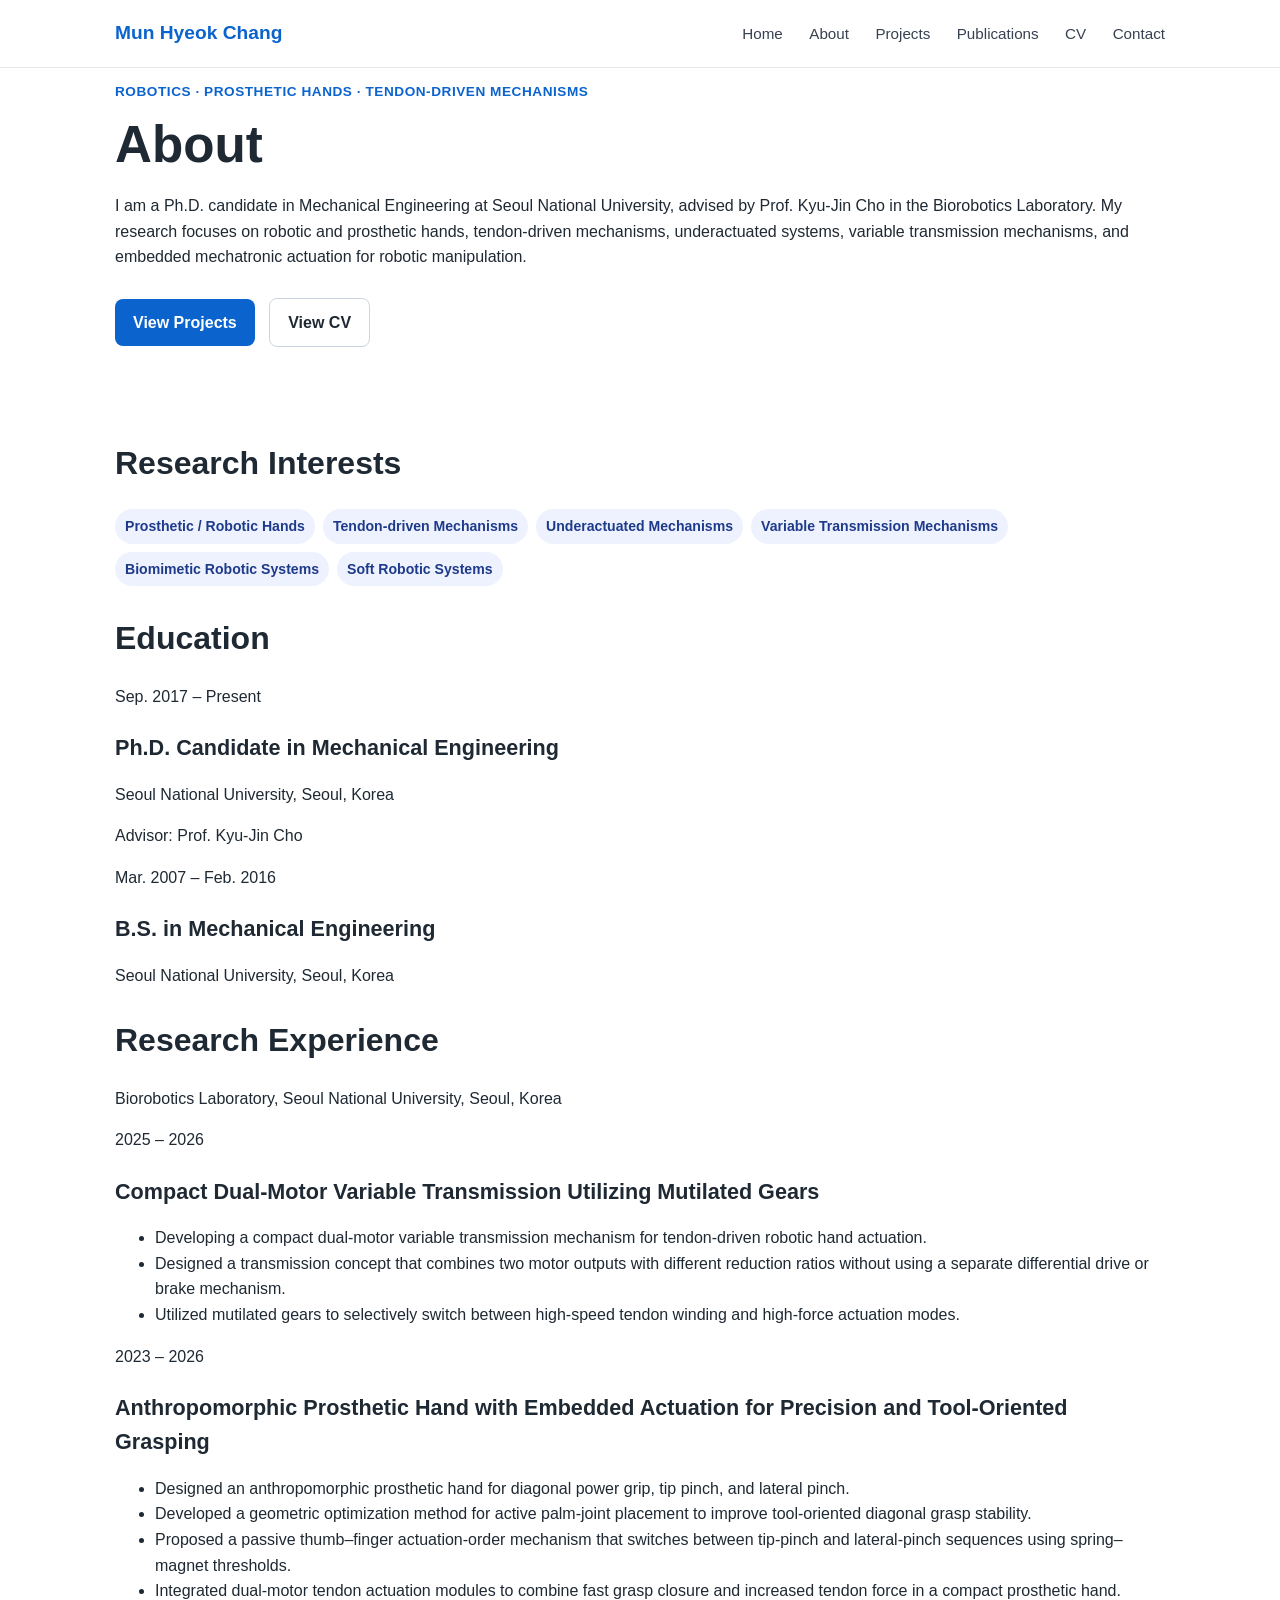
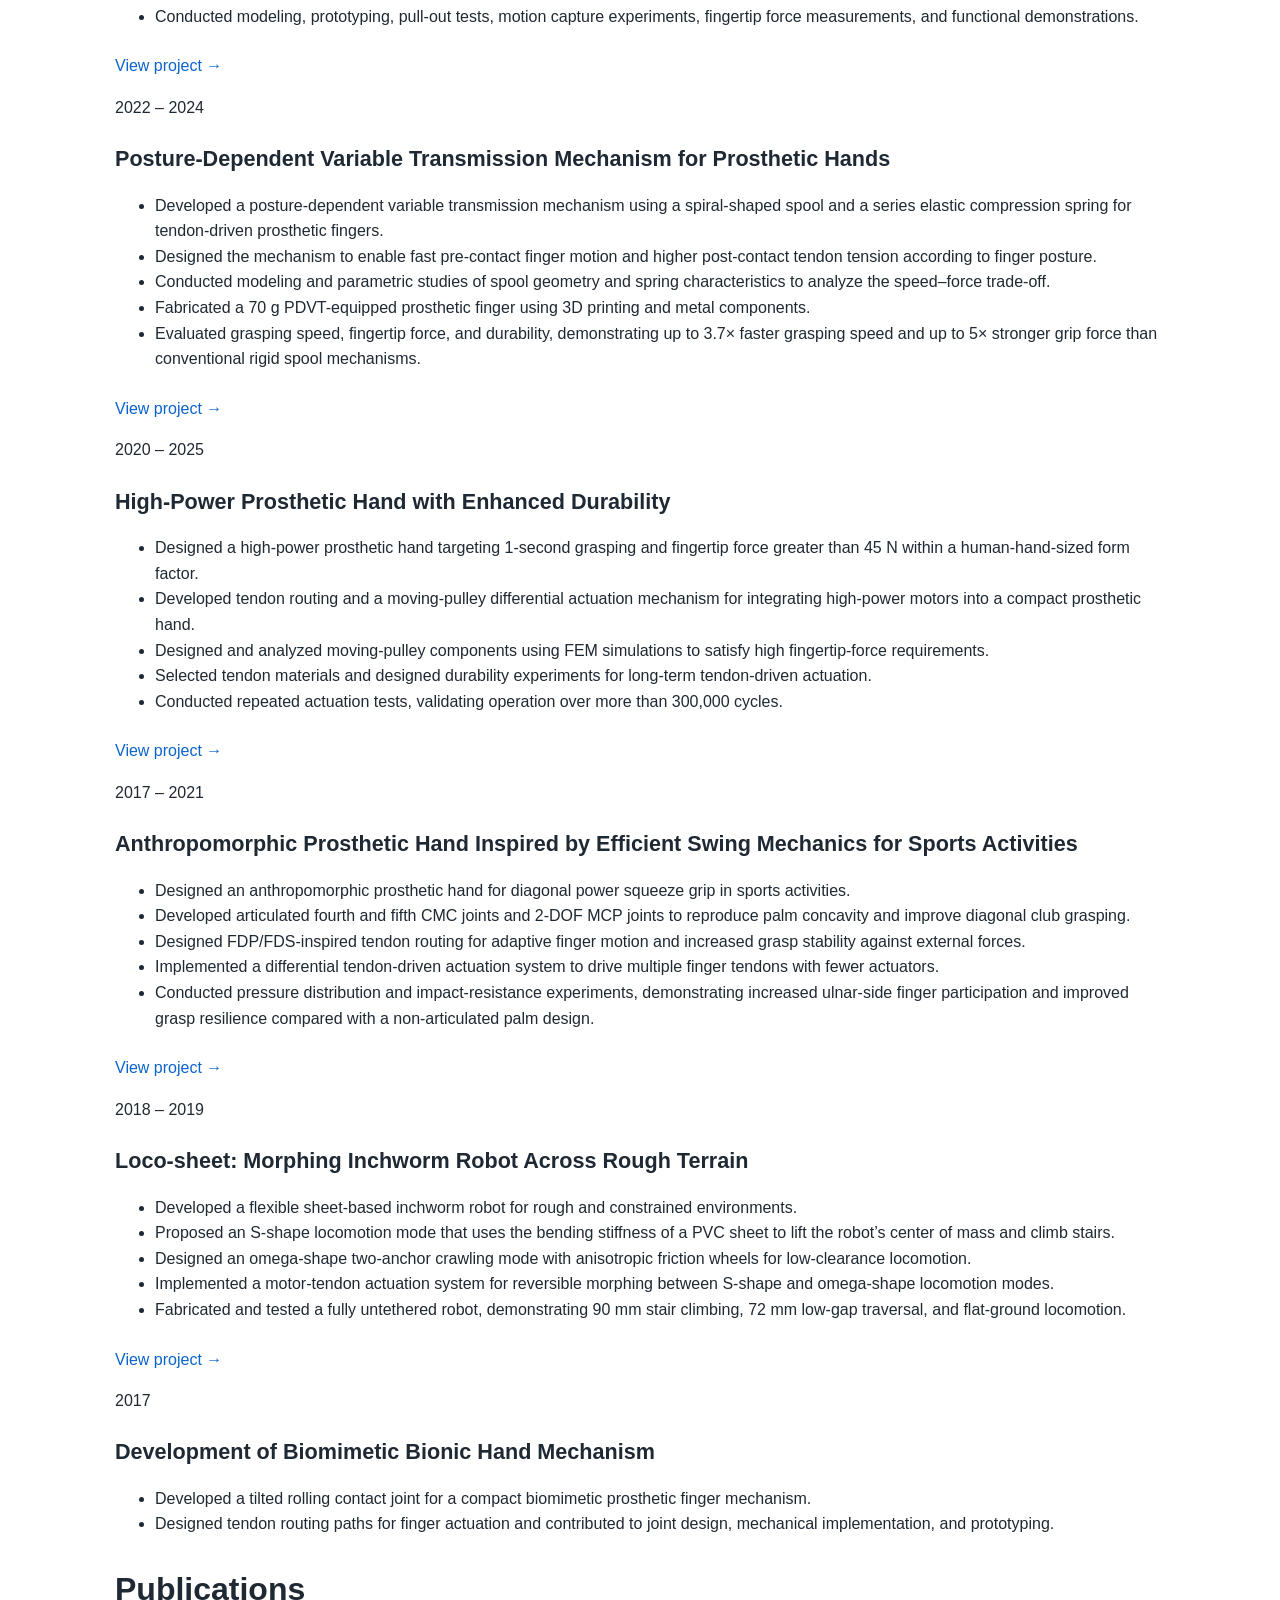
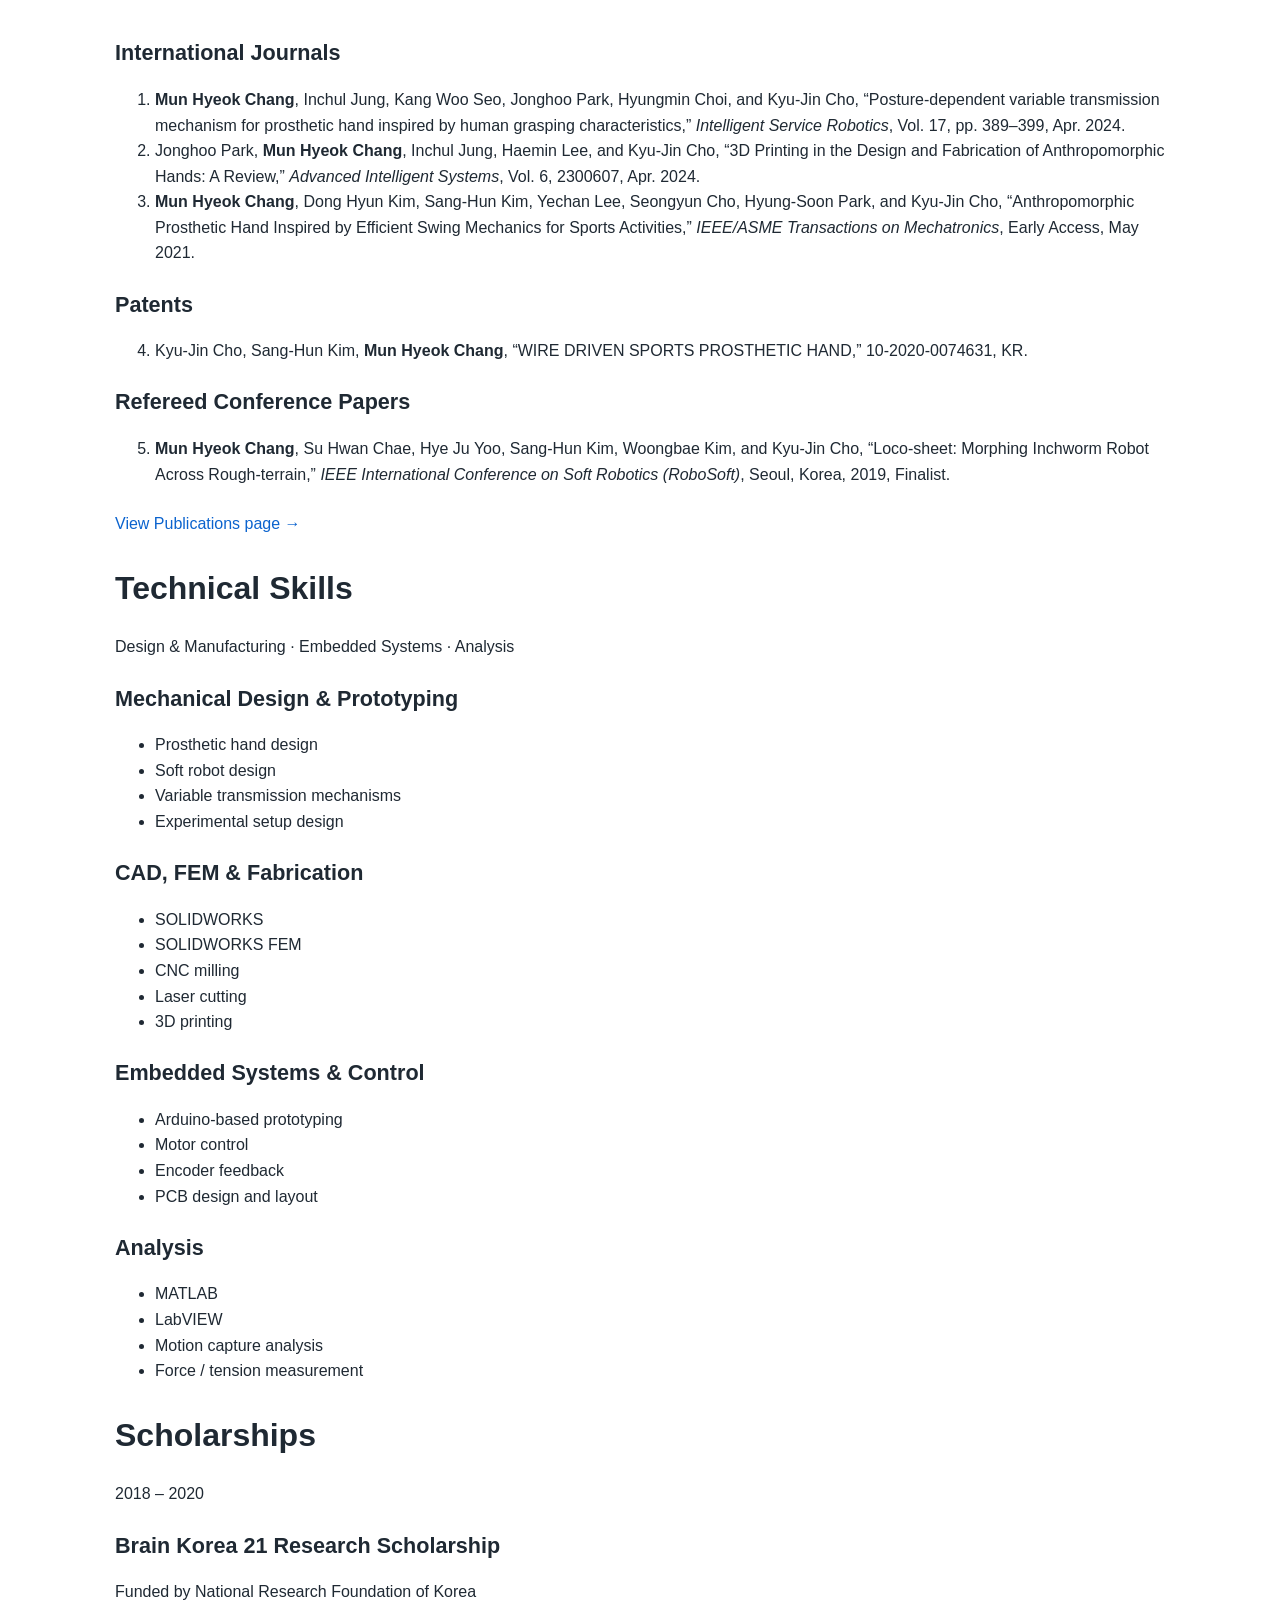
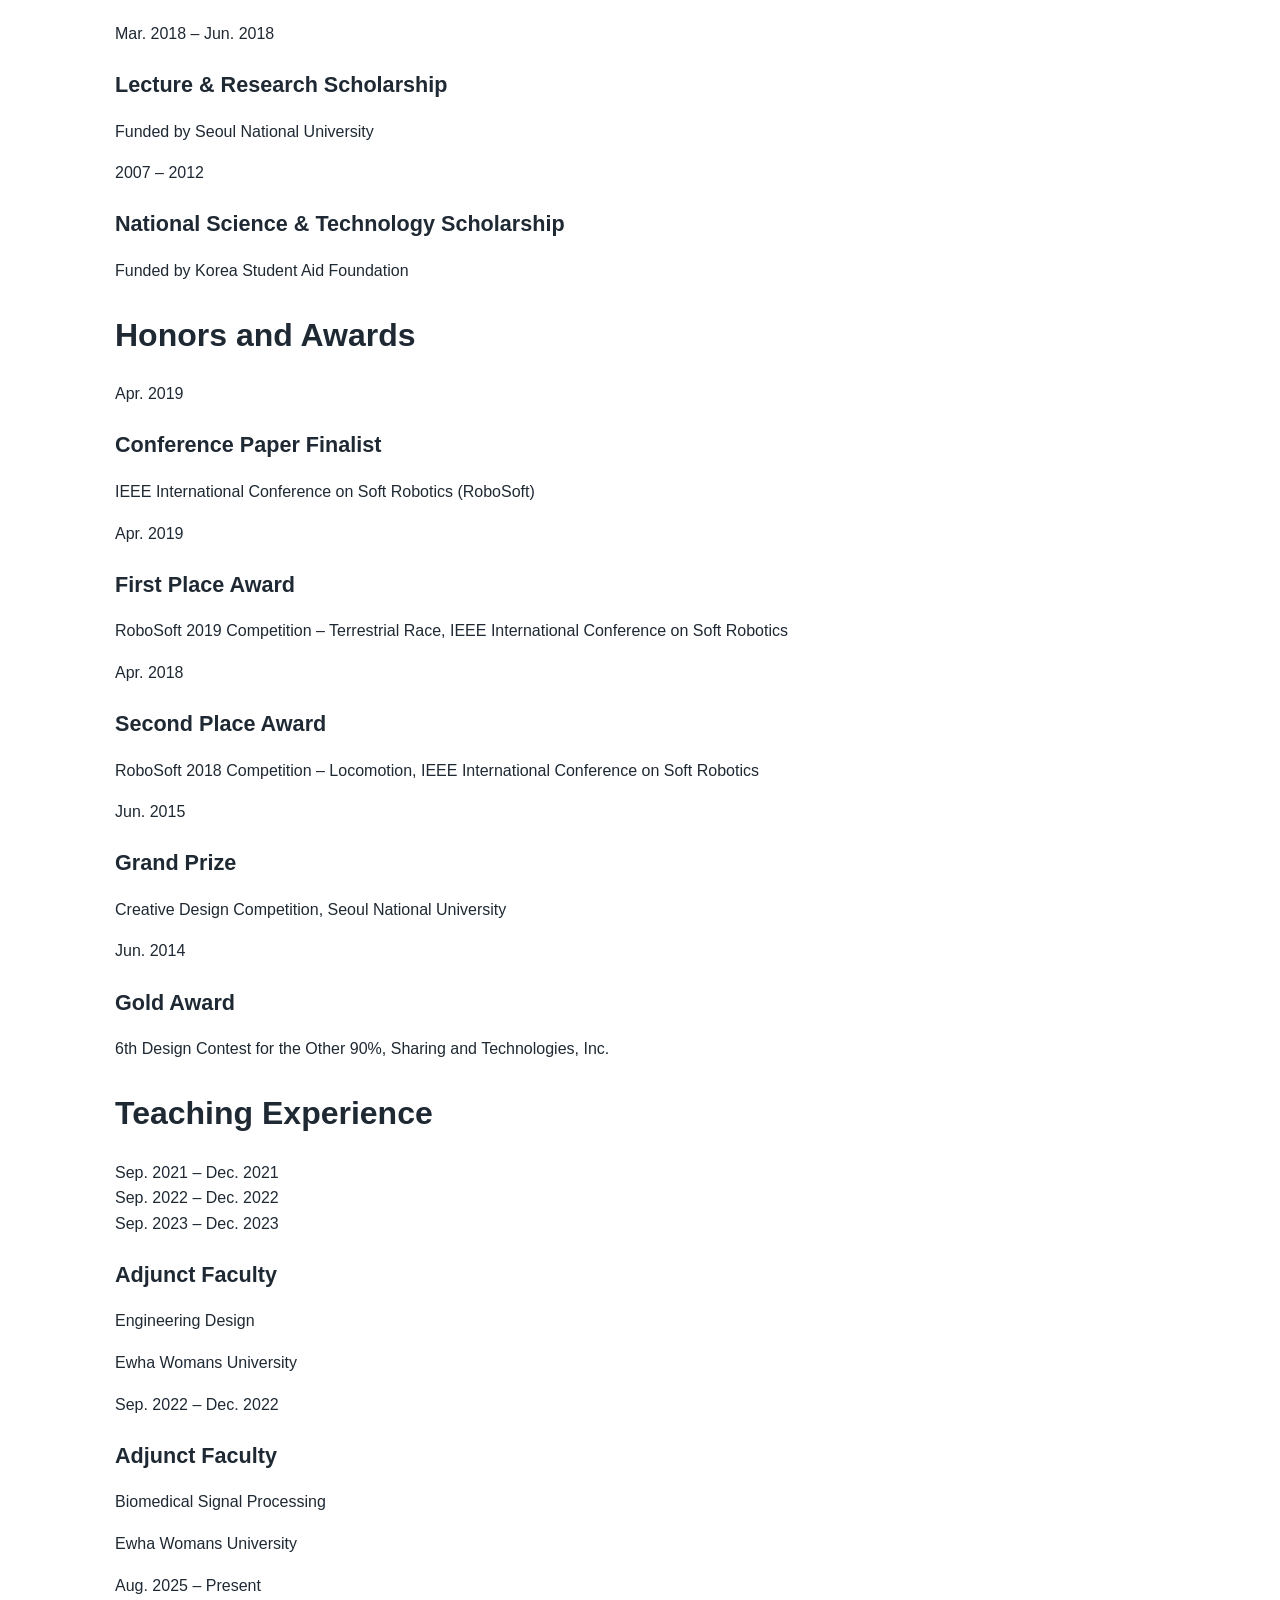
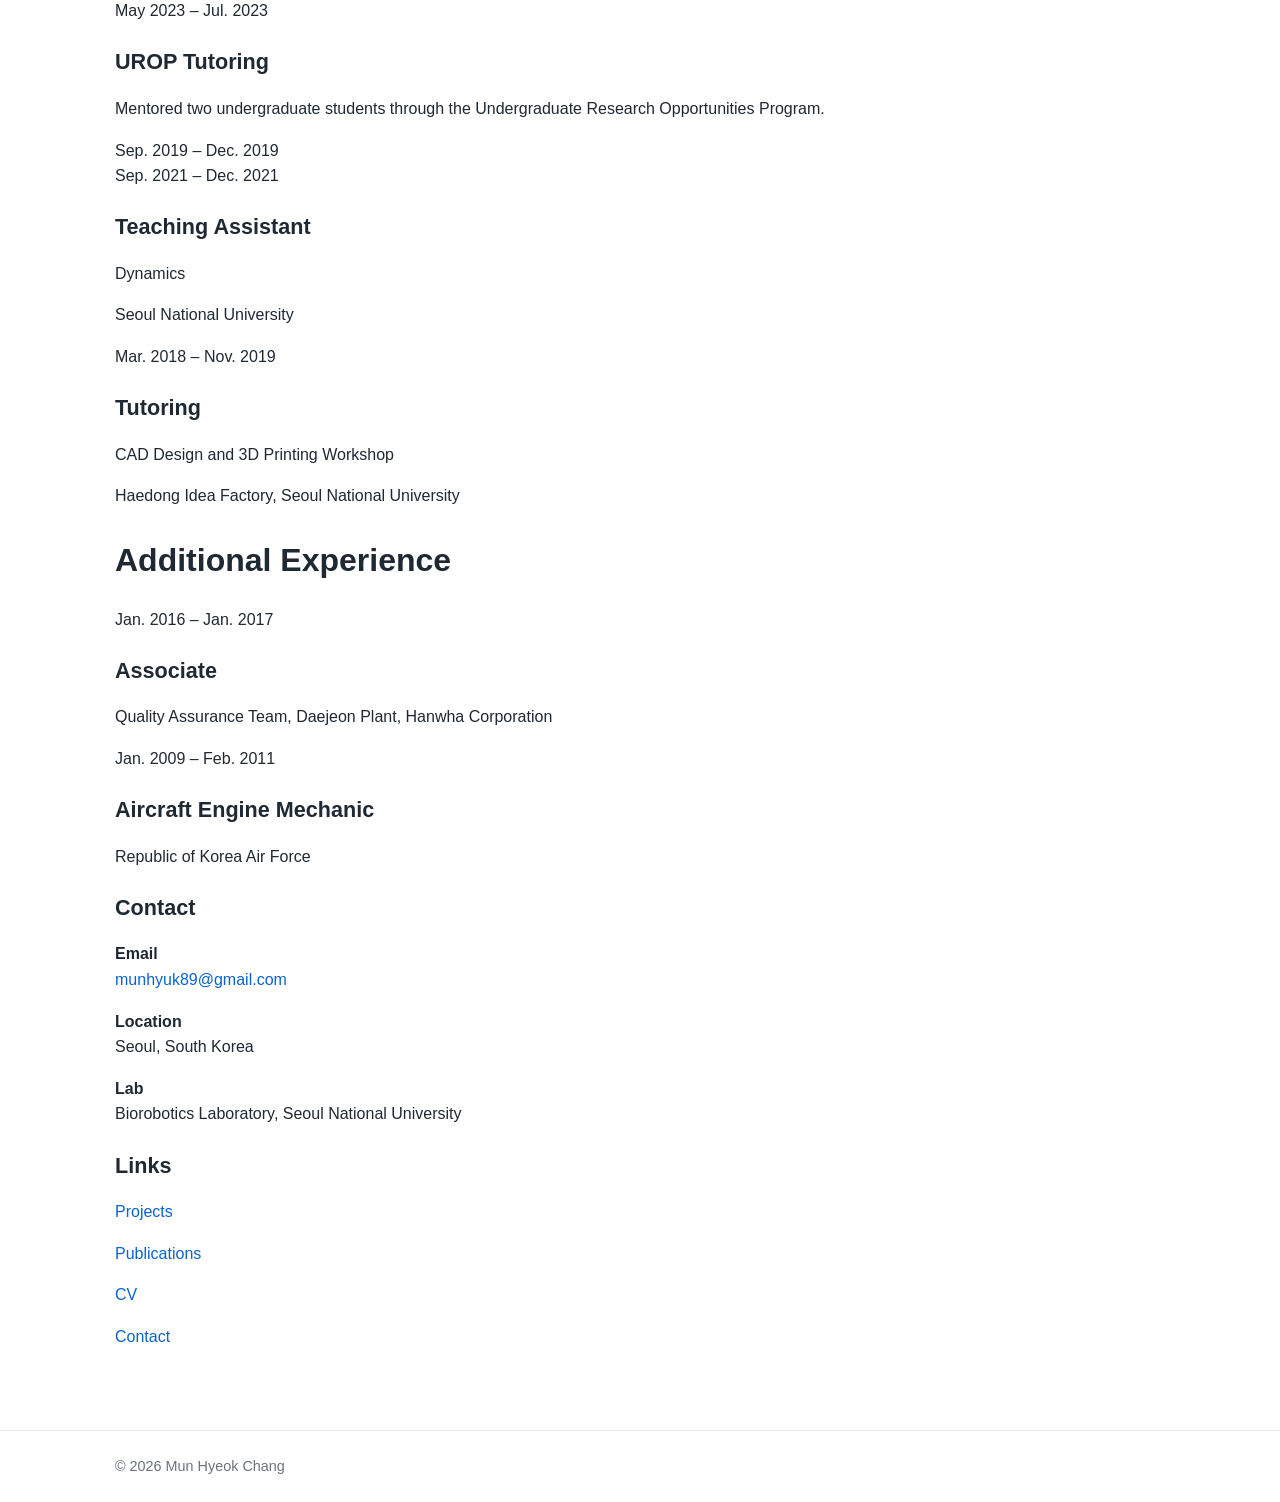
==== about.html @ c07b49fb "Create about.html" ====
<!DOCTYPE html>
<html lang="en">
<head>
  <meta charset="UTF-8" />
  <meta name="viewport" content="width=device-width, initial-scale=1.0" />
  <title>About | Mun Hyeok Chang</title>
  <link rel="stylesheet" href="style.css" />
</head>

<body>
  <header class="site-header">
    <div class="container nav-container">
      <a class="name" href="index.html">Mun Hyeok Chang</a>
      <nav>
        <a href="index.html">Home</a>
        <a href="about.html">About</a>
        <a href="projects.html">Projects</a>
        <a href="publications.html">Publications</a>
        <a href="cv.html">CV</a>
        <a href="contact.html">Contact</a>
      </nav>
    </div>
  </header>

  <main>
    <section class="page-title">
      <div class="container">
        <p class="eyebrow">Robotics · Prosthetic Hands · Tendon-driven Mechanisms</p>
        <h1>About</h1>
        <p>
          I am a Ph.D. candidate in Mechanical Engineering at Seoul National University,
          advised by Prof. Kyu-Jin Cho in the Biorobotics Laboratory. My research focuses on
          robotic and prosthetic hands, tendon-driven mechanisms, underactuated systems,
          variable transmission mechanisms, and embedded mechatronic actuation for robotic manipulation.
        </p>

        <div class="hero-buttons">
          <a class="button primary" href="projects.html">View Projects</a>
          <a class="button secondary" href="cv.html">View CV</a>
        </div>
      </div>
    </section>

    <section class="section">
      <div class="container about-layout">

        <div class="about-main">

          <section class="about-block">
            <h2>Research Interests</h2>
            <div class="tags">
              <span>Prosthetic / Robotic Hands</span>
              <span>Tendon-driven Mechanisms</span>
              <span>Underactuated Mechanisms</span>
              <span>Variable Transmission Mechanisms</span>
              <span>Biomimetic Robotic Systems</span>
              <span>Soft Robotic Systems</span>
            </div>
          </section>

          <section class="about-block">
            <h2>Education</h2>

            <div class="cv-item">
              <div class="cv-date">Sep. 2017 – Present</div>
              <div class="cv-content">
                <h3>Ph.D. Candidate in Mechanical Engineering</h3>
                <p>Seoul National University, Seoul, Korea</p>
                <p>Advisor: Prof. Kyu-Jin Cho</p>
              </div>
            </div>

            <div class="cv-item">
              <div class="cv-date">Mar. 2007 – Feb. 2016</div>
              <div class="cv-content">
                <h3>B.S. in Mechanical Engineering</h3>
                <p>Seoul National University, Seoul, Korea</p>
              </div>
            </div>
          </section>

          <section id="research-experience" class="about-block">
            <h2>Research Experience</h2>
            <p class="section-note">Biorobotics Laboratory, Seoul National University, Seoul, Korea</p>

            <div class="cv-item">
              <div class="cv-date">2025 – 2026</div>
              <div class="cv-content">
                <h3>Compact Dual-Motor Variable Transmission Utilizing Mutilated Gears</h3>
                <ul>
                  <li>Developing a compact dual-motor variable transmission mechanism for tendon-driven robotic hand actuation.</li>
                  <li>Designed a transmission concept that combines two motor outputs with different reduction ratios without using a separate differential drive or brake mechanism.</li>
                  <li>Utilized mutilated gears to selectively switch between high-speed tendon winding and high-force actuation modes.</li>
                </ul>
              </div>
            </div>

            <div class="cv-item">
              <div class="cv-date">2023 – 2026</div>
              <div class="cv-content">
                <h3>Anthropomorphic Prosthetic Hand with Embedded Actuation for Precision and Tool-Oriented Grasping</h3>
                <ul>
                  <li>Designed an anthropomorphic prosthetic hand for diagonal power grip, tip pinch, and lateral pinch.</li>
                  <li>Developed a geometric optimization method for active palm-joint placement to improve tool-oriented diagonal grasp stability.</li>
                  <li>Proposed a passive thumb–finger actuation-order mechanism that switches between tip-pinch and lateral-pinch sequences using spring–magnet thresholds.</li>
                  <li>Integrated dual-motor tendon actuation modules to combine fast grasp closure and increased tendon force in a compact prosthetic hand.</li>
                  <li>Conducted modeling, prototyping, pull-out tests, motion capture experiments, fingertip force measurements, and functional demonstrations.</li>
                </ul>
                <p class="link-line"><a href="projects.html#phd-hand">View project →</a></p>
              </div>
            </div>

            <div class="cv-item">
              <div class="cv-date">2022 – 2024</div>
              <div class="cv-content">
                <h3>Posture-Dependent Variable Transmission Mechanism for Prosthetic Hands</h3>
                <ul>
                  <li>Developed a posture-dependent variable transmission mechanism using a spiral-shaped spool and a series elastic compression spring for tendon-driven prosthetic fingers.</li>
                  <li>Designed the mechanism to enable fast pre-contact finger motion and higher post-contact tendon tension according to finger posture.</li>
                  <li>Conducted modeling and parametric studies of spool geometry and spring characteristics to analyze the speed–force trade-off.</li>
                  <li>Fabricated a 70 g PDVT-equipped prosthetic finger using 3D printing and metal components.</li>
                  <li>Evaluated grasping speed, fingertip force, and durability, demonstrating up to 3.7× faster grasping speed and up to 5× stronger grip force than conventional rigid spool mechanisms.</li>
                </ul>
                <p class="link-line"><a href="projects.html#pdvt">View project →</a></p>
              </div>
            </div>

            <div class="cv-item">
              <div class="cv-date">2020 – 2025</div>
              <div class="cv-content">
                <h3>High-Power Prosthetic Hand with Enhanced Durability</h3>
                <ul>
                  <li>Designed a high-power prosthetic hand targeting 1-second grasping and fingertip force greater than 45 N within a human-hand-sized form factor.</li>
                  <li>Developed tendon routing and a moving-pulley differential actuation mechanism for integrating high-power motors into a compact prosthetic hand.</li>
                  <li>Designed and analyzed moving-pulley components using FEM simulations to satisfy high fingertip-force requirements.</li>
                  <li>Selected tendon materials and designed durability experiments for long-term tendon-driven actuation.</li>
                  <li>Conducted repeated actuation tests, validating operation over more than 300,000 cycles.</li>
                </ul>
                <p class="link-line"><a href="projects.html#high-power-hand">View project →</a></p>
              </div>
            </div>

            <div class="cv-item">
              <div class="cv-date">2017 – 2021</div>
              <div class="cv-content">
                <h3>Anthropomorphic Prosthetic Hand Inspired by Efficient Swing Mechanics for Sports Activities</h3>
                <ul>
                  <li>Designed an anthropomorphic prosthetic hand for diagonal power squeeze grip in sports activities.</li>
                  <li>Developed articulated fourth and fifth CMC joints and 2-DOF MCP joints to reproduce palm concavity and improve diagonal club grasping.</li>
                  <li>Designed FDP/FDS-inspired tendon routing for adaptive finger motion and increased grasp stability against external forces.</li>
                  <li>Implemented a differential tendon-driven actuation system to drive multiple finger tendons with fewer actuators.</li>
                  <li>Conducted pressure distribution and impact-resistance experiments, demonstrating increased ulnar-side finger participation and improved grasp resilience compared with a non-articulated palm design.</li>
                </ul>
                <p class="link-line"><a href="projects.html#sports-hand">View project →</a></p>
              </div>
            </div>

            <div class="cv-item">
              <div class="cv-date">2018 – 2019</div>
              <div class="cv-content">
                <h3>Loco-sheet: Morphing Inchworm Robot Across Rough Terrain</h3>
                <ul>
                  <li>Developed a flexible sheet-based inchworm robot for rough and constrained environments.</li>
                  <li>Proposed an S-shape locomotion mode that uses the bending stiffness of a PVC sheet to lift the robot’s center of mass and climb stairs.</li>
                  <li>Designed an omega-shape two-anchor crawling mode with anisotropic friction wheels for low-clearance locomotion.</li>
                  <li>Implemented a motor-tendon actuation system for reversible morphing between S-shape and omega-shape locomotion modes.</li>
                  <li>Fabricated and tested a fully untethered robot, demonstrating 90 mm stair climbing, 72 mm low-gap traversal, and flat-ground locomotion.</li>
                </ul>
                <p class="link-line"><a href="projects.html#loco-sheet">View project →</a></p>
              </div>
            </div>

            <div class="cv-item">
              <div class="cv-date">2017</div>
              <div class="cv-content">
                <h3>Development of Biomimetic Bionic Hand Mechanism</h3>
                <ul>
                  <li>Developed a tilted rolling contact joint for a compact biomimetic prosthetic finger mechanism.</li>
                  <li>Designed tendon routing paths for finger actuation and contributed to joint design, mechanical implementation, and prototyping.</li>
                </ul>
              </div>
            </div>
          </section>

          <section class="about-block">
            <h2>Publications</h2>

            <h3 class="subheading">International Journals</h3>
            <ol class="publication-list">
              <li>
                <strong>Mun Hyeok Chang</strong>, Inchul Jung, Kang Woo Seo, Jonghoo Park, Hyungmin Choi, and Kyu-Jin Cho,
                “Posture-dependent variable transmission mechanism for prosthetic hand inspired by human grasping characteristics,”
                <em>Intelligent Service Robotics</em>, Vol. 17, pp. 389–399, Apr. 2024.
              </li>
              <li>
                Jonghoo Park, <strong>Mun Hyeok Chang</strong>, Inchul Jung, Haemin Lee, and Kyu-Jin Cho,
                “3D Printing in the Design and Fabrication of Anthropomorphic Hands: A Review,”
                <em>Advanced Intelligent Systems</em>, Vol. 6, 2300607, Apr. 2024.
              </li>
              <li>
                <strong>Mun Hyeok Chang</strong>, Dong Hyun Kim, Sang-Hun Kim, Yechan Lee, Seongyun Cho, Hyung-Soon Park, and Kyu-Jin Cho,
                “Anthropomorphic Prosthetic Hand Inspired by Efficient Swing Mechanics for Sports Activities,”
                <em>IEEE/ASME Transactions on Mechatronics</em>, Early Access, May 2021.
              </li>
            </ol>

            <h3 class="subheading">Patents</h3>
            <ol class="publication-list" start="4">
              <li>
                Kyu-Jin Cho, Sang-Hun Kim, <strong>Mun Hyeok Chang</strong>,
                “WIRE DRIVEN SPORTS PROSTHETIC HAND,” 10-2020-0074631, KR.
              </li>
            </ol>

            <h3 class="subheading">Refereed Conference Papers</h3>
            <ol class="publication-list" start="5">
              <li>
                <strong>Mun Hyeok Chang</strong>, Su Hwan Chae, Hye Ju Yoo, Sang-Hun Kim, Woongbae Kim, and Kyu-Jin Cho,
                “Loco-sheet: Morphing Inchworm Robot Across Rough-terrain,”
                <em>IEEE International Conference on Soft Robotics (RoboSoft)</em>, Seoul, Korea, 2019, Finalist.
              </li>
            </ol>

            <p class="link-line"><a href="publications.html">View Publications page →</a></p>
          </section>

          <section class="about-block">
            <h2>Technical Skills</h2>
            <p class="section-note">Design & Manufacturing · Embedded Systems · Analysis</p>

            <div class="skill-grid">
              <div>
                <h3>Mechanical Design & Prototyping</h3>
                <ul>
                  <li>Prosthetic hand design</li>
                  <li>Soft robot design</li>
                  <li>Variable transmission mechanisms</li>
                  <li>Experimental setup design</li>
                </ul>
              </div>

              <div>
                <h3>CAD, FEM & Fabrication</h3>
                <ul>
                  <li>SOLIDWORKS</li>
                  <li>SOLIDWORKS FEM</li>
                  <li>CNC milling</li>
                  <li>Laser cutting</li>
                  <li>3D printing</li>
                </ul>
              </div>

              <div>
                <h3>Embedded Systems & Control</h3>
                <ul>
                  <li>Arduino-based prototyping</li>
                  <li>Motor control</li>
                  <li>Encoder feedback</li>
                  <li>PCB design and layout</li>
                </ul>
              </div>

              <div>
                <h3>Analysis</h3>
                <ul>
                  <li>MATLAB</li>
                  <li>LabVIEW</li>
                  <li>Motion capture analysis</li>
                  <li>Force / tension measurement</li>
                </ul>
              </div>
            </div>
          </section>

          <section class="about-block">
            <h2>Scholarships</h2>

            <div class="cv-item compact">
              <div class="cv-date">2018 – 2020</div>
              <div class="cv-content">
                <h3>Brain Korea 21 Research Scholarship</h3>
                <p>Funded by National Research Foundation of Korea</p>
              </div>
            </div>

            <div class="cv-item compact">
              <div class="cv-date">Mar. 2018 – Jun. 2018</div>
              <div class="cv-content">
                <h3>Lecture & Research Scholarship</h3>
                <p>Funded by Seoul National University</p>
              </div>
            </div>

            <div class="cv-item compact">
              <div class="cv-date">2007 – 2012</div>
              <div class="cv-content">
                <h3>National Science & Technology Scholarship</h3>
                <p>Funded by Korea Student Aid Foundation</p>
              </div>
            </div>
          </section>

          <section class="about-block">
            <h2>Honors and Awards</h2>

            <div class="cv-item compact">
              <div class="cv-date">Apr. 2019</div>
              <div class="cv-content">
                <h3>Conference Paper Finalist</h3>
                <p>IEEE International Conference on Soft Robotics (RoboSoft)</p>
              </div>
            </div>

            <div class="cv-item compact">
              <div class="cv-date">Apr. 2019</div>
              <div class="cv-content">
                <h3>First Place Award</h3>
                <p>RoboSoft 2019 Competition – Terrestrial Race, IEEE International Conference on Soft Robotics</p>
              </div>
            </div>

            <div class="cv-item compact">
              <div class="cv-date">Apr. 2018</div>
              <div class="cv-content">
                <h3>Second Place Award</h3>
                <p>RoboSoft 2018 Competition – Locomotion, IEEE International Conference on Soft Robotics</p>
              </div>
            </div>

            <div class="cv-item compact">
              <div class="cv-date">Jun. 2015</div>
              <div class="cv-content">
                <h3>Grand Prize</h3>
                <p>Creative Design Competition, Seoul National University</p>
              </div>
            </div>

            <div class="cv-item compact">
              <div class="cv-date">Jun. 2014</div>
              <div class="cv-content">
                <h3>Gold Award</h3>
                <p>6th Design Contest for the Other 90%, Sharing and Technologies, Inc.</p>
              </div>
            </div>
          </section>

          <section class="about-block">
            <h2>Teaching Experience</h2>

            <div class="cv-item compact">
              <div class="cv-date">Sep. 2021 – Dec. 2021<br>Sep. 2022 – Dec. 2022<br>Sep. 2023 – Dec. 2023</div>
              <div class="cv-content">
                <h3>Adjunct Faculty</h3>
                <p>Engineering Design</p>
                <p>Ewha Womans University</p>
              </div>
            </div>

            <div class="cv-item compact">
              <div class="cv-date">Sep. 2022 – Dec. 2022</div>
              <div class="cv-content">
                <h3>Adjunct Faculty</h3>
                <p>Biomedical Signal Processing</p>
                <p>Ewha Womans University</p>
              </div>
            </div>

            <div class="cv-item compact">
              <div class="cv-date">Aug. 2025 – Present<br>May 2023 – Jul. 2023</div>
              <div class="cv-content">
                <h3>UROP Tutoring</h3>
                <p>Mentored two undergraduate students through the Undergraduate Research Opportunities Program.</p>
              </div>
            </div>

            <div class="cv-item compact">
              <div class="cv-date">Sep. 2019 – Dec. 2019<br>Sep. 2021 – Dec. 2021</div>
              <div class="cv-content">
                <h3>Teaching Assistant</h3>
                <p>Dynamics</p>
                <p>Seoul National University</p>
              </div>
            </div>

            <div class="cv-item compact">
              <div class="cv-date">Mar. 2018 – Nov. 2019</div>
              <div class="cv-content">
                <h3>Tutoring</h3>
                <p>CAD Design and 3D Printing Workshop</p>
                <p>Haedong Idea Factory, Seoul National University</p>
              </div>
            </div>
          </section>

          <section class="about-block">
            <h2>Additional Experience</h2>

            <div class="cv-item compact">
              <div class="cv-date">Jan. 2016 – Jan. 2017</div>
              <div class="cv-content">
                <h3>Associate</h3>
                <p>Quality Assurance Team, Daejeon Plant, Hanwha Corporation</p>
              </div>
            </div>

            <div class="cv-item compact">
              <div class="cv-date">Jan. 2009 – Feb. 2011</div>
              <div class="cv-content">
                <h3>Aircraft Engine Mechanic</h3>
                <p>Republic of Korea Air Force</p>
              </div>
            </div>
          </section>

        </div>

        <aside class="about-sidebar">
          <div class="sidebar-card">
            <h3>Contact</h3>
            <p><strong>Email</strong><br><a href="mailto:munhyuk89@gmail.com">munhyuk89@gmail.com</a></p>
            <p><strong>Location</strong><br>Seoul, South Korea</p>
            <p><strong>Lab</strong><br>Biorobotics Laboratory, Seoul National University</p>
          </div>

          <div class="sidebar-card">
            <h3>Links</h3>
            <p><a href="projects.html">Projects</a></p>
            <p><a href="publications.html">Publications</a></p>
            <p><a href="cv.html">CV</a></p>
            <p><a href="contact.html">Contact</a></p>
          </div>
        </aside>

      </div>
    </section>
  </main>

  <footer>
    <div class="container">
      © 2026 Mun Hyeok Chang
    </div>
  </footer>
</body>
</html>
---- style.css ----
* {
  box-sizing: border-box;
}

body {
  margin: 0;
  font-family: Arial, Helvetica, sans-serif;
  color: #1f2933;
  background: #ffffff;
  line-height: 1.6;
}

a {
  color: #0b63ce;
  text-decoration: none;
}

a:hover {
  text-decoration: underline;
}

.container {
  width: min(1050px, 92%);
  margin: 0 auto;
}

.site-header {
  background: #ffffff;
  border-bottom: 1px solid #e5e7eb;
  position: sticky;
  top: 0;
  z-index: 100;
}

.nav-container {
  display: flex;
  justify-content: space-between;
  align-items: center;
  padding: 18px 0;
}

.name {
  font-size: 1.2rem;
  font-weight: 700;
}

nav a {
  margin-left: 22px;
  font-size: 0.95rem;
  color: #374151;
}

.hero {
  padding: 80px 0;
  background: linear-gradient(180deg, #f8fafc 0%, #ffffff 100%);
}

.hero-grid {
  display: grid;
  grid-template-columns: 1.4fr 0.9fr;
  gap: 40px;
  align-items: center;
}

.eyebrow {
  color: #0b63ce;
  font-weight: 700;
  letter-spacing: 0.04em;
  text-transform: uppercase;
  font-size: 0.85rem;
}

h1 {
  font-size: 3.2rem;
  line-height: 1.1;
  margin: 12px 0 20px;
}

h2 {
  font-size: 2rem;
  margin-bottom: 20px;
}

h3 {
  font-size: 1.35rem;
  margin-bottom: 8px;
}

h4 {
  font-size: 1.05rem;
  margin-top: 24px;
  margin-bottom: 8px;
}

.hero-text {
  font-size: 1.15rem;
  max-width: 720px;
  color: #4b5563;
}

.hero-buttons {
  margin-top: 28px;
}

.button {
  display: inline-block;
  padding: 11px 18px;
  border-radius: 8px;
  font-weight: 700;
  margin-right: 10px;
}

.button.primary {
  background: #0b63ce;
  color: white;
}

.button.secondary {
  border: 1px solid #cbd5e1;
  color: #1f2933;
  background: white;
}

.hero-card {
  background: white;
  border: 1px solid #e5e7eb;
  border-radius: 16px;
  padding: 28px;
  box-shadow: 0 12px 30px rgba(15, 23, 42, 0.08);
}

.hero-card ul {
  padding-left: 20px;
}

.section {
  padding: 64px 0;
}

.section.gray {
  background: #f8fafc;
}

.project-card {
  background: white;
  border: 1px solid #e5e7eb;
  border-radius: 16px;
  padding: 30px;
  margin-bottom: 24px;
  box-shadow: 0 8px 20px rgba(15, 23, 42, 0.05);
}

.project-card.placeholder {
  background: #ffffff;
  opacity: 0.9;
}

.project-meta {
  color: #6b7280;
  margin-top: 0;
}

.project-card ul {
  padding-left: 22px;
}

.tags {
  display: flex;
  flex-wrap: wrap;
  gap: 8px;
  margin-top: 10px;
}

.tags span {
  background: #eef2ff;
  color: #1e3a8a;
  padding: 6px 10px;
  border-radius: 999px;
  font-size: 0.88rem;
  font-weight: 600;
}

.link-line {
  margin-top: 24px;
}

footer {
  border-top: 1px solid #e5e7eb;
  padding: 24px 0;
  color: #6b7280;
  font-size: 0.9rem;
}

@media (max-width: 800px) {
  .nav-container {
    display: block;
  }

  nav {
    margin-top: 12px;
  }

  nav a {
    display: inline-block;
    margin: 0 14px 8px 0;
  }

  .hero-grid {
    grid-template-columns: 1fr;
  }


  .page-title {
  padding: 70px 0 40px;
  background: linear-gradient(180deg, #f8fafc 0%, #ffffff 100%);
  border-bottom: 1px solid #e5e7eb;
}

.page-title h1 {
  font-size: 2.8rem;
  margin-bottom: 10px;
}

.page-title p {
  max-width: 760px;
  color: #4b5563;
  font-size: 1.1rem;
}

.featured-grid {
  display: grid;
  grid-template-columns: repeat(3, 1fr);
  gap: 22px;
}

.mini-card {
  background: white;
  border: 1px solid #e5e7eb;
  border-radius: 16px;
  padding: 24px;
  box-shadow: 0 8px 20px rgba(15, 23, 42, 0.05);
}

.mini-card h3 {
  margin-top: 0;
}

.mini-card p {
  color: #4b5563;
}

.publication-item {
  border-bottom: 1px solid #e5e7eb;
  padding: 24px 0;
}

.publication-item h3 {
  margin-bottom: 8px;
}

@media (max-width: 900px) {
  .featured-grid {
    grid-template-columns: 1fr;
  }
}
  h1 {
    font-size: 2.4rem;
  }
}
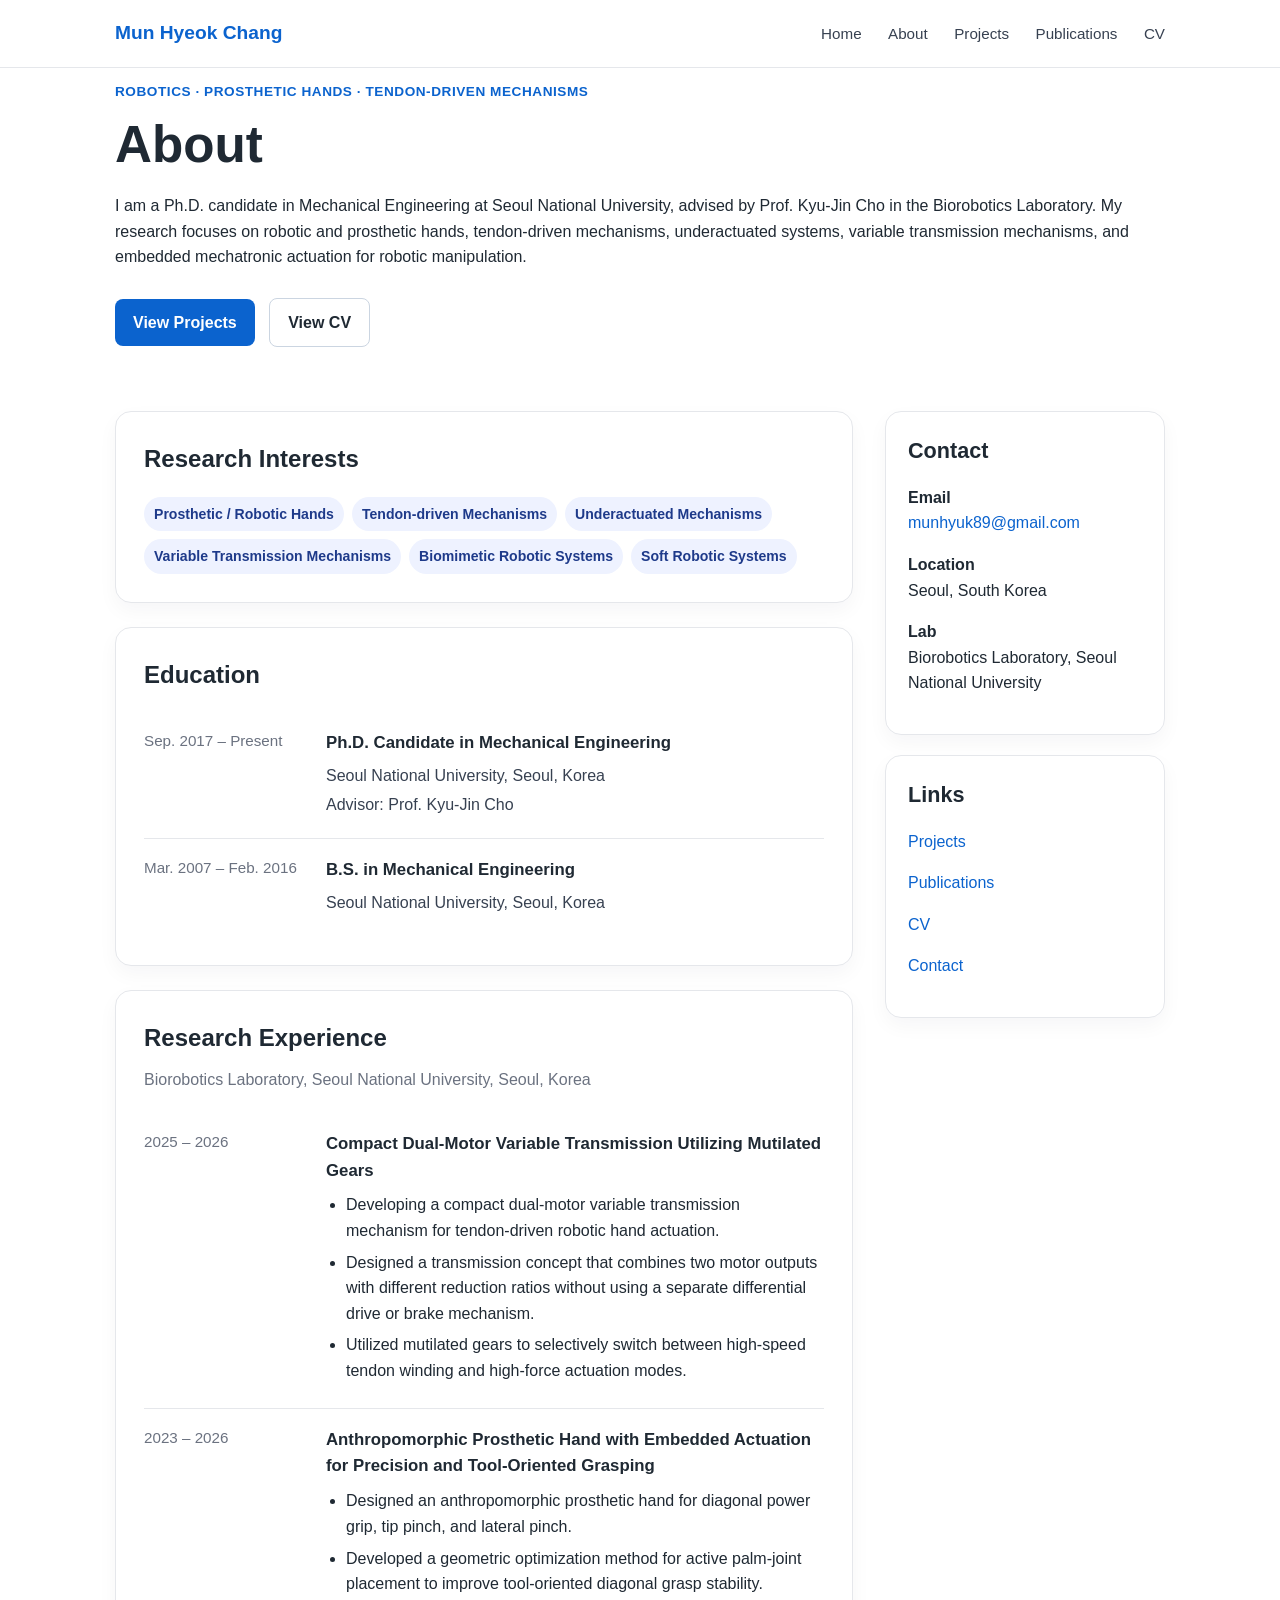
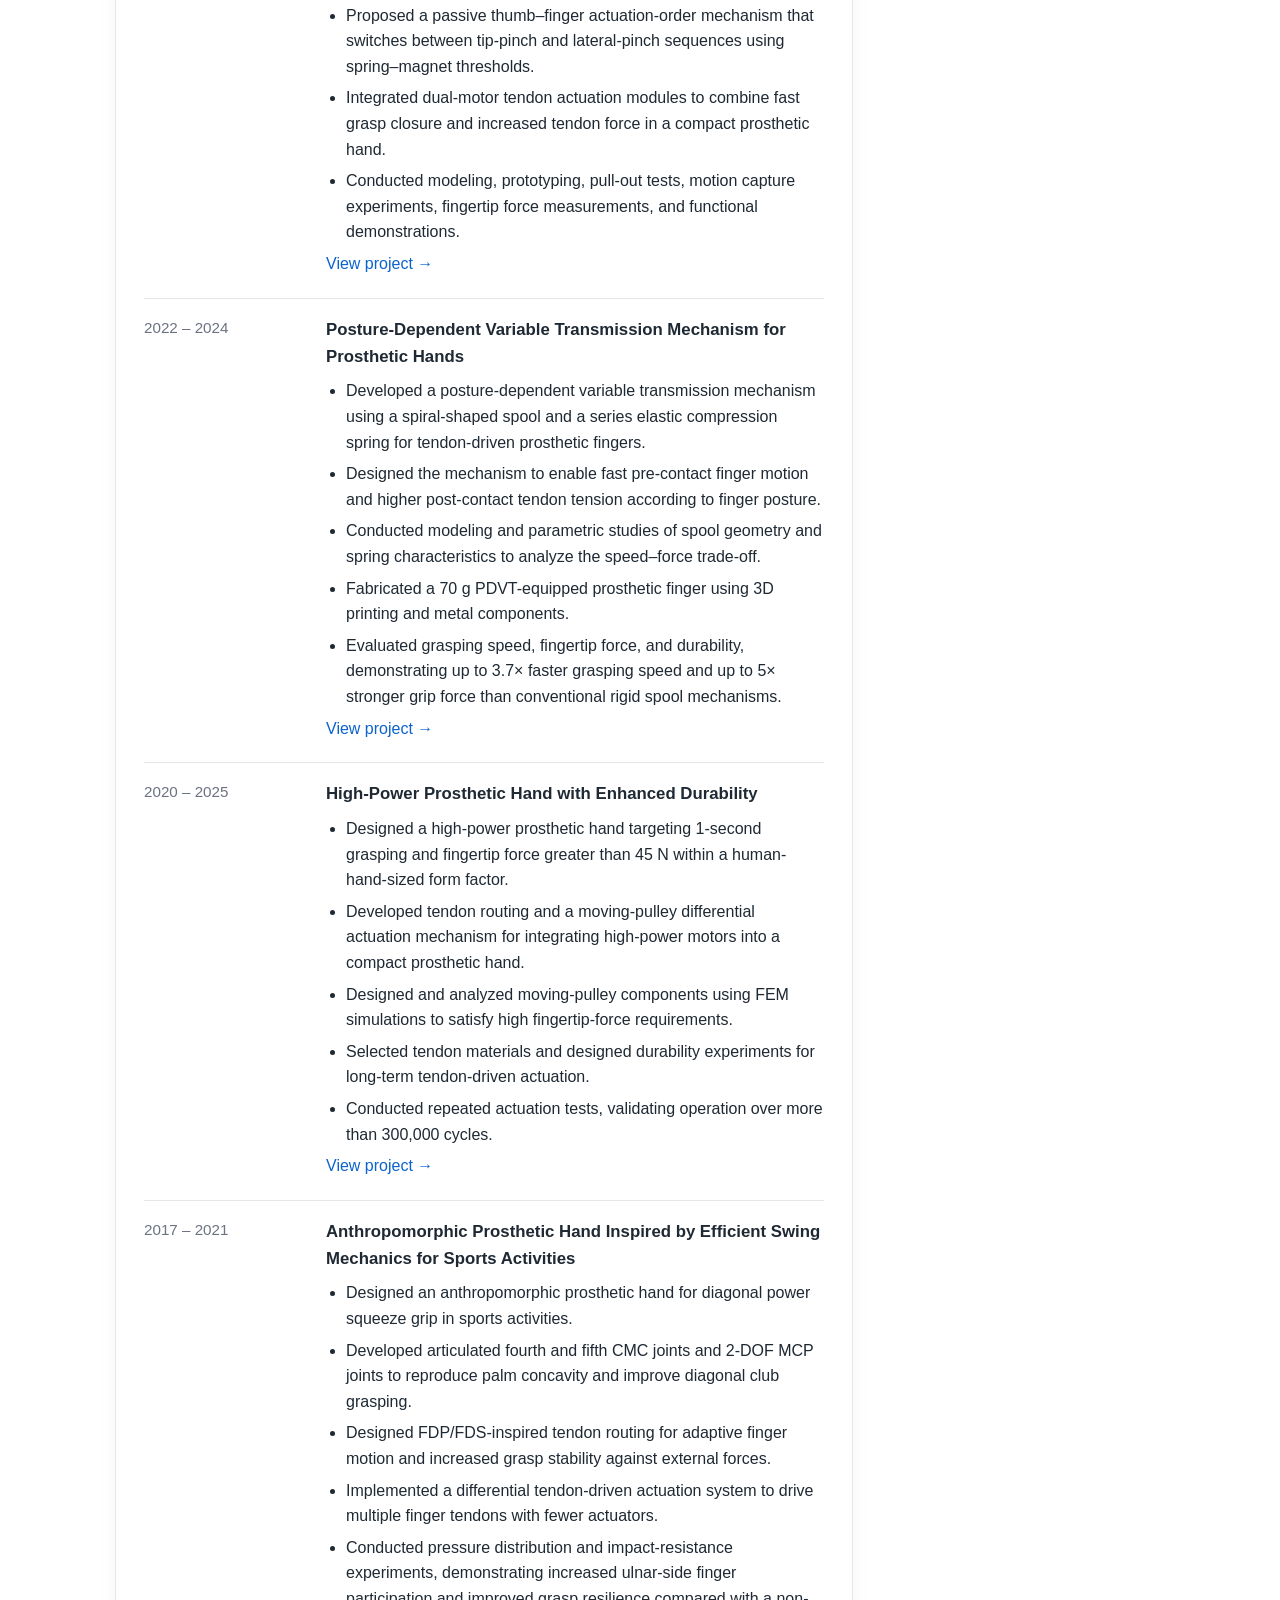
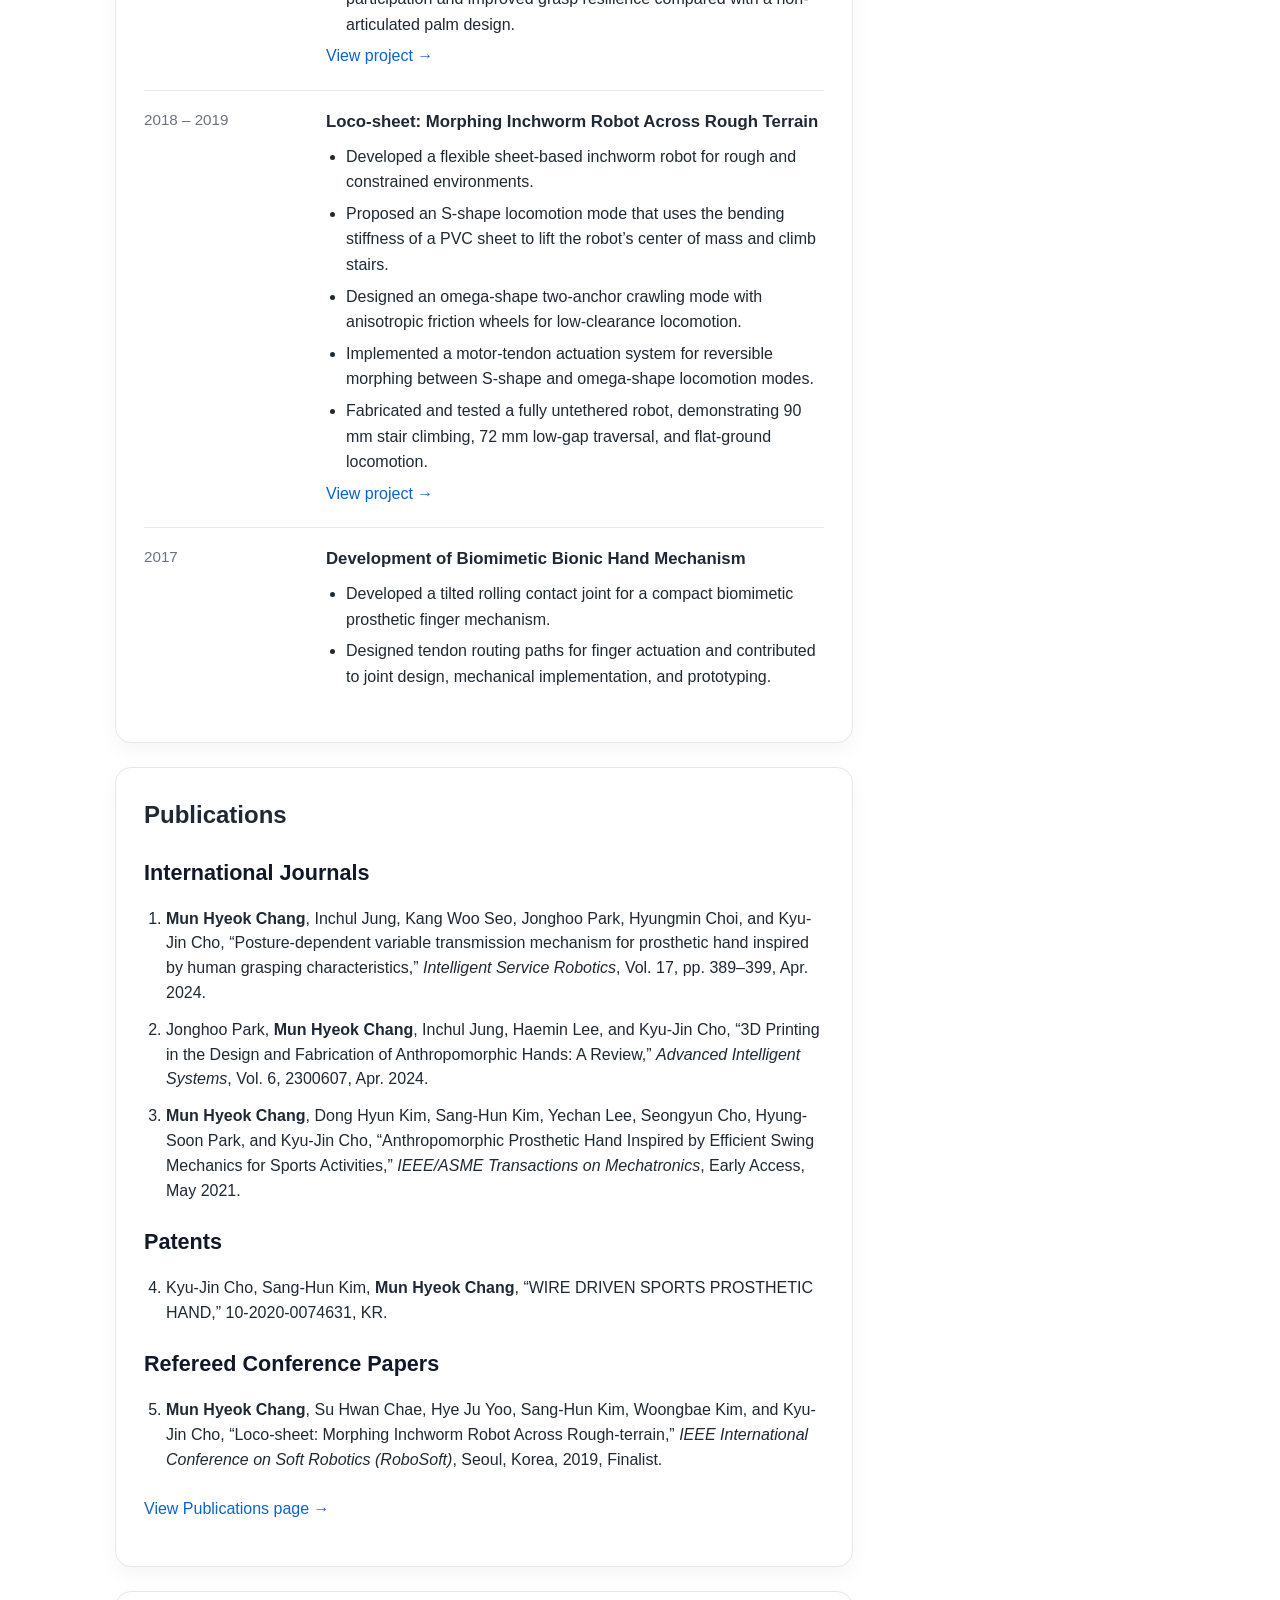
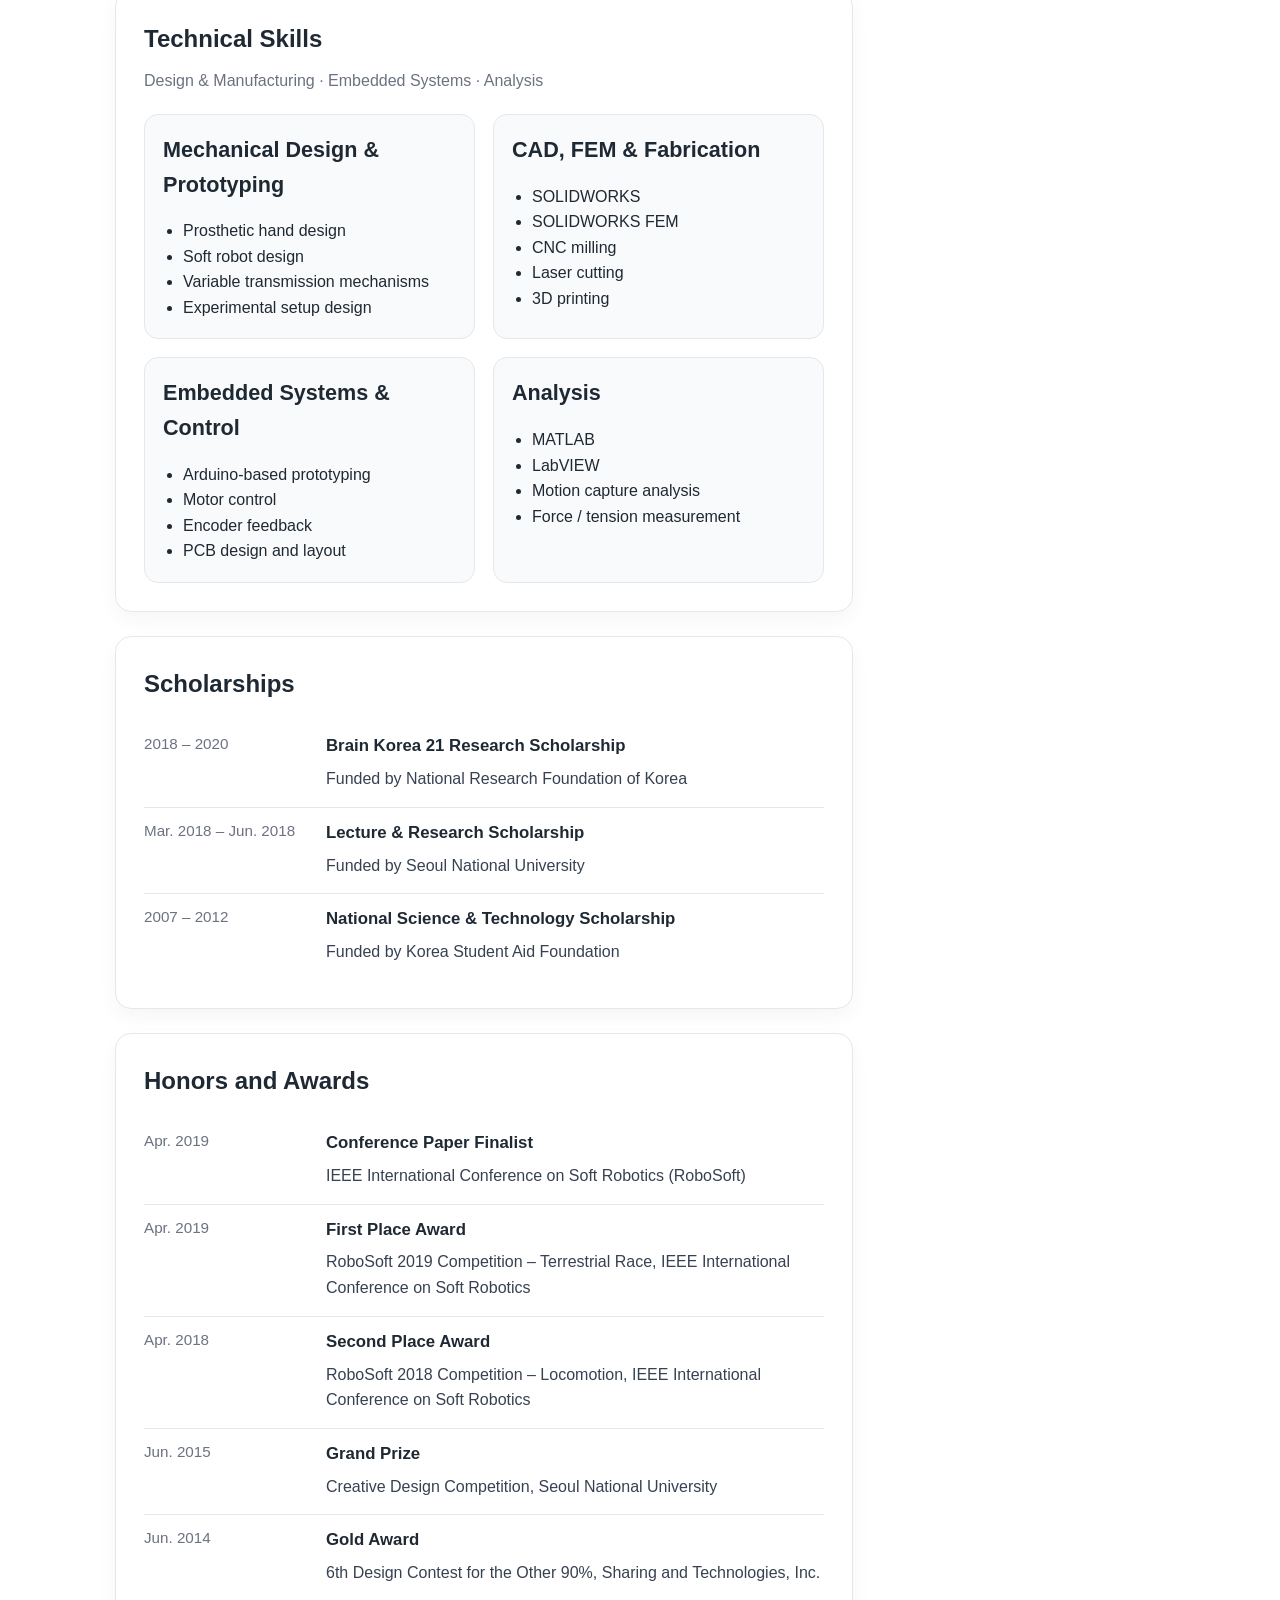
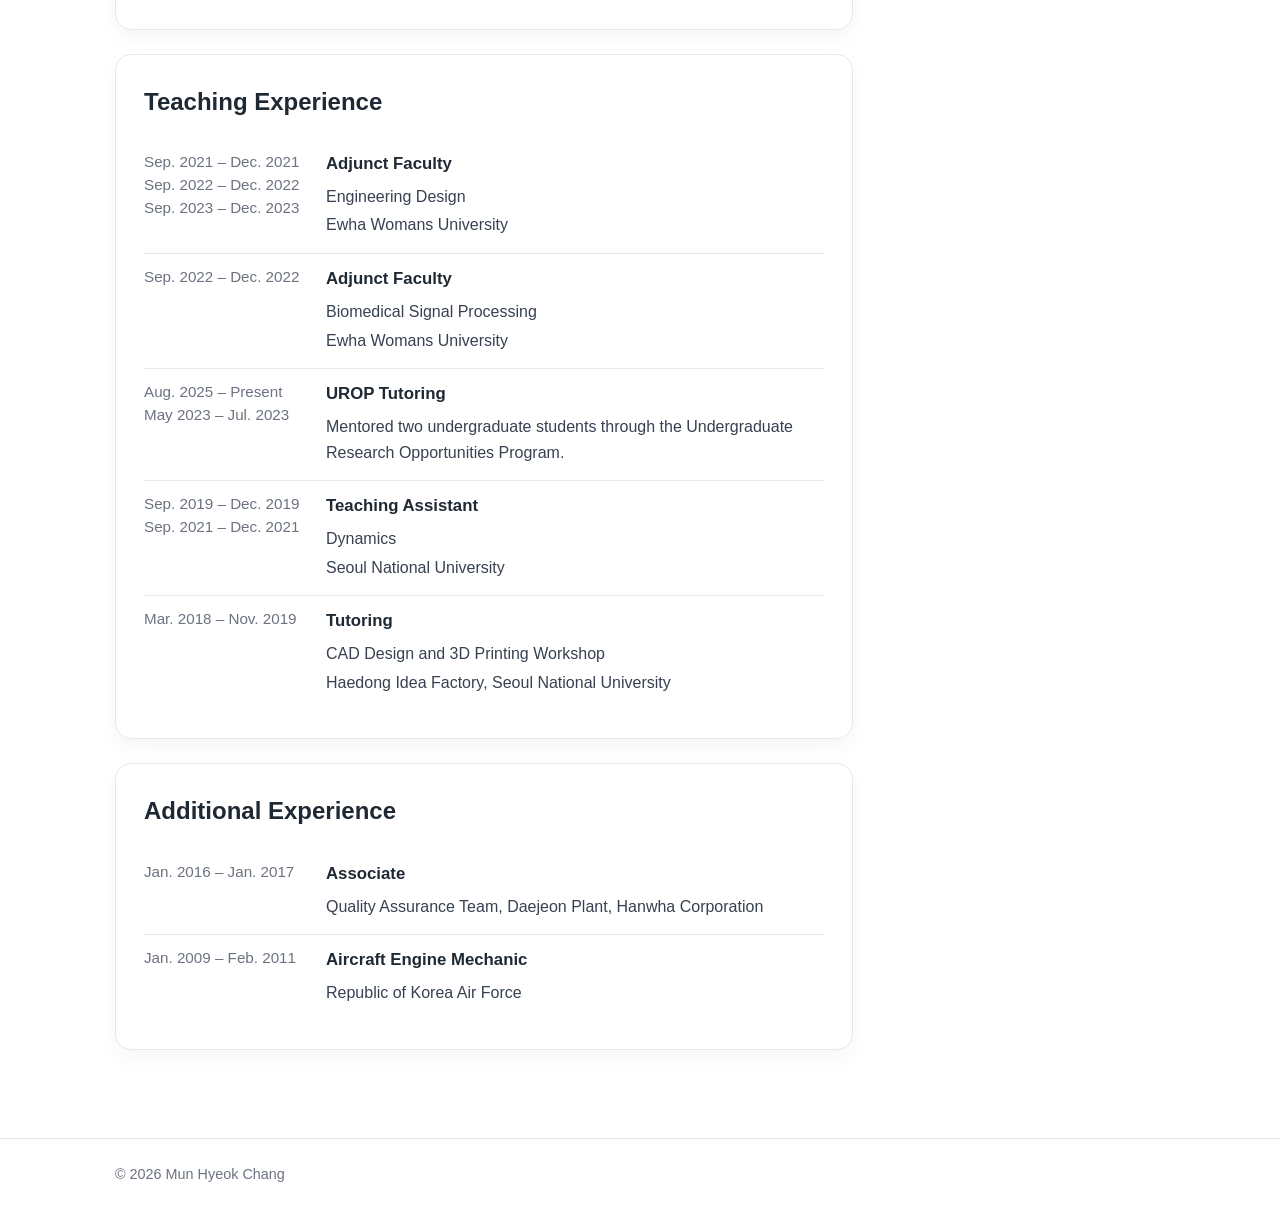
==== commit d567c4bc: "Update about.html" ====
--- a/about.html
+++ b/about.html
@@ -12,12 +12,13 @@
     <div class="container nav-container">
       <a class="name" href="index.html">Mun Hyeok Chang</a>
       <nav>
-        <a href="index.html">Home</a>
-        <a href="about.html">About</a>
-        <a href="projects.html">Projects</a>
-        <a href="publications.html">Publications</a>
-        <a href="cv.html">CV</a>
-        <a href="contact.html">Contact</a>
+        <nav>
+  <a href="index.html">Home</a>
+  <a href="about.html">About</a>
+  <a href="projects.html">Projects</a>
+  <a href="publications.html">Publications</a>
+  <a href="cv.html">CV</a>
+</nav>
       </nav>
     </div>
   </header>
--- a/style.css
+++ b/style.css
@@ -267,3 +267,153 @@
     font-size: 2.4rem;
   }
 }
+
+.about-layout {
+  display: grid;
+  grid-template-columns: minmax(0, 1fr) 280px;
+  gap: 32px;
+  align-items: start;
+}
+
+.about-main {
+  min-width: 0;
+}
+
+.about-block {
+  background: #ffffff;
+  border: 1px solid #e5e7eb;
+  border-radius: 16px;
+  padding: 28px;
+  margin-bottom: 24px;
+  box-shadow: 0 8px 20px rgba(15, 23, 42, 0.04);
+}
+
+.about-block h2 {
+  margin-top: 0;
+  margin-bottom: 18px;
+  font-size: 1.5rem;
+}
+
+.about-block h3 {
+  margin-bottom: 6px;
+}
+
+.section-note {
+  color: #6b7280;
+  margin-top: -8px;
+  margin-bottom: 20px;
+}
+
+.cv-item {
+  display: grid;
+  grid-template-columns: 160px minmax(0, 1fr);
+  gap: 22px;
+  padding: 18px 0;
+  border-bottom: 1px solid #e5e7eb;
+}
+
+.cv-item:last-child {
+  border-bottom: none;
+}
+
+.cv-item.compact {
+  padding: 12px 0;
+}
+
+.cv-date {
+  color: #6b7280;
+  font-size: 0.95rem;
+  line-height: 1.5;
+}
+
+.cv-content h3 {
+  margin: 0 0 6px;
+  font-size: 1.05rem;
+}
+
+.cv-content p {
+  margin: 3px 0;
+  color: #374151;
+}
+
+.cv-content ul {
+  margin: 8px 0 0;
+  padding-left: 20px;
+}
+
+.cv-content li {
+  margin-bottom: 6px;
+}
+
+.subheading {
+  margin-top: 22px;
+  color: #111827;
+}
+
+.publication-list {
+  padding-left: 22px;
+}
+
+.publication-list li {
+  margin-bottom: 12px;
+  line-height: 1.55;
+}
+
+.skill-grid {
+  display: grid;
+  grid-template-columns: repeat(2, minmax(0, 1fr));
+  gap: 18px;
+}
+
+.skill-grid > div {
+  border: 1px solid #e5e7eb;
+  border-radius: 14px;
+  padding: 18px;
+  background: #f9fafb;
+}
+
+.skill-grid h3 {
+  margin-top: 0;
+}
+
+.skill-grid ul {
+  margin-bottom: 0;
+  padding-left: 20px;
+}
+
+.about-sidebar {
+  position: sticky;
+  top: 96px;
+}
+
+.sidebar-card {
+  background: #ffffff;
+  border: 1px solid #e5e7eb;
+  border-radius: 16px;
+  padding: 22px;
+  margin-bottom: 20px;
+  box-shadow: 0 8px 20px rgba(15, 23, 42, 0.04);
+}
+
+.sidebar-card h3 {
+  margin-top: 0;
+}
+
+@media (max-width: 900px) {
+  .about-layout {
+    grid-template-columns: 1fr;
+  }
+
+  .about-sidebar {
+    position: static;
+  }
+
+  .cv-item {
+    grid-template-columns: 1fr;
+    gap: 6px;
+  }
+
+  .skill-grid {
+    grid-template-columns: 1fr;
+  }
+}
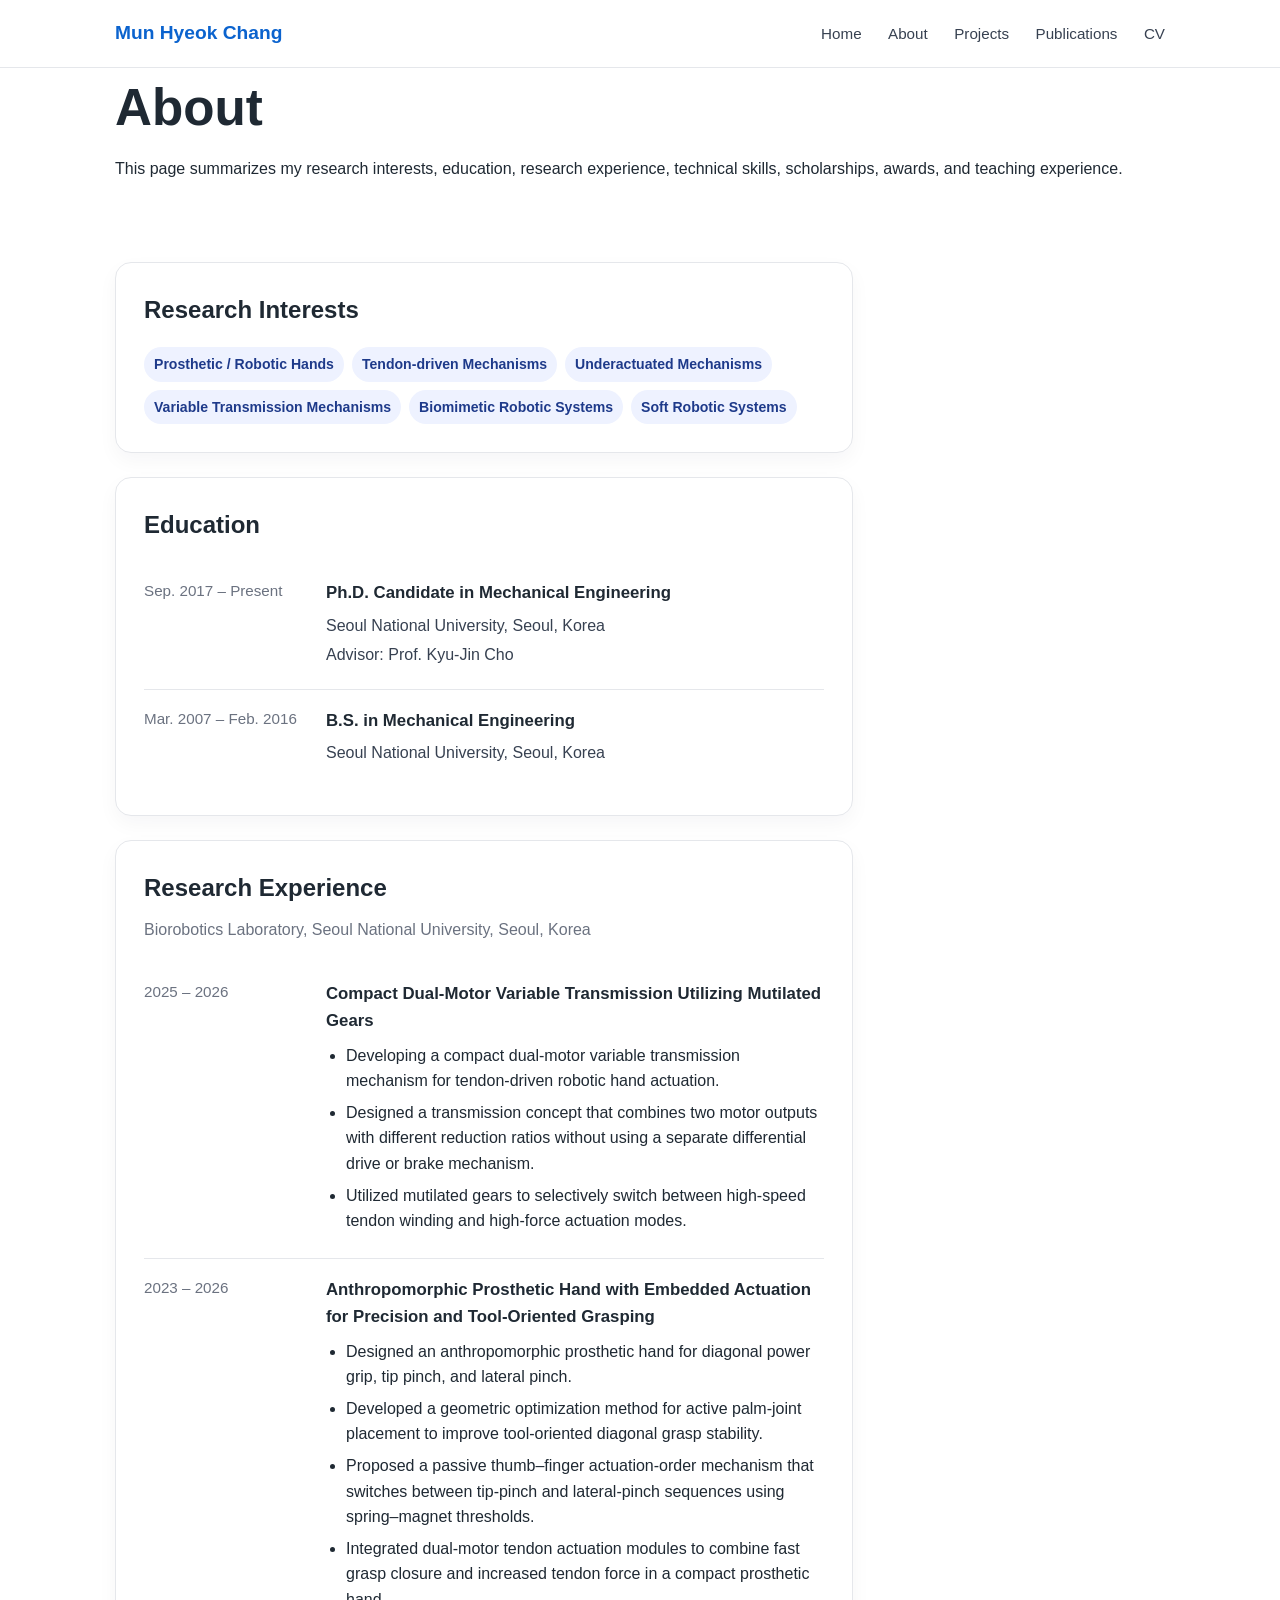
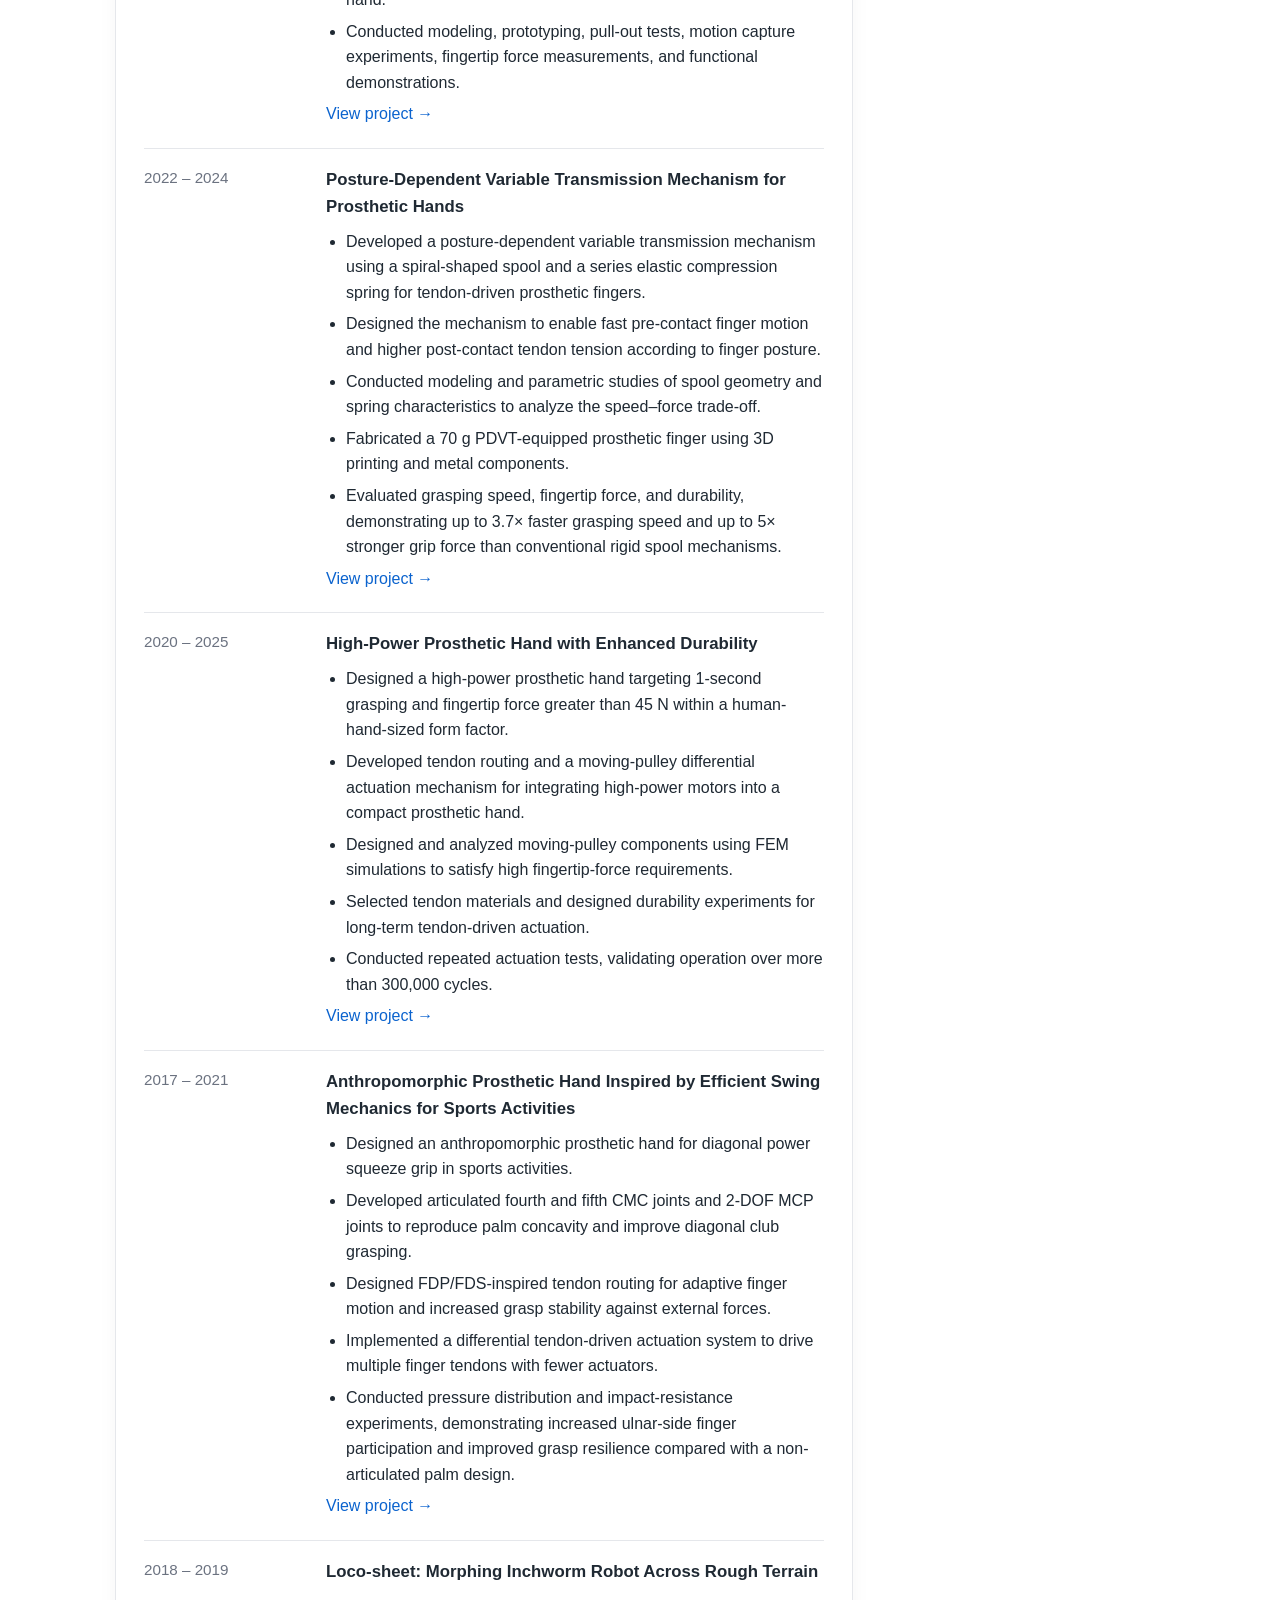
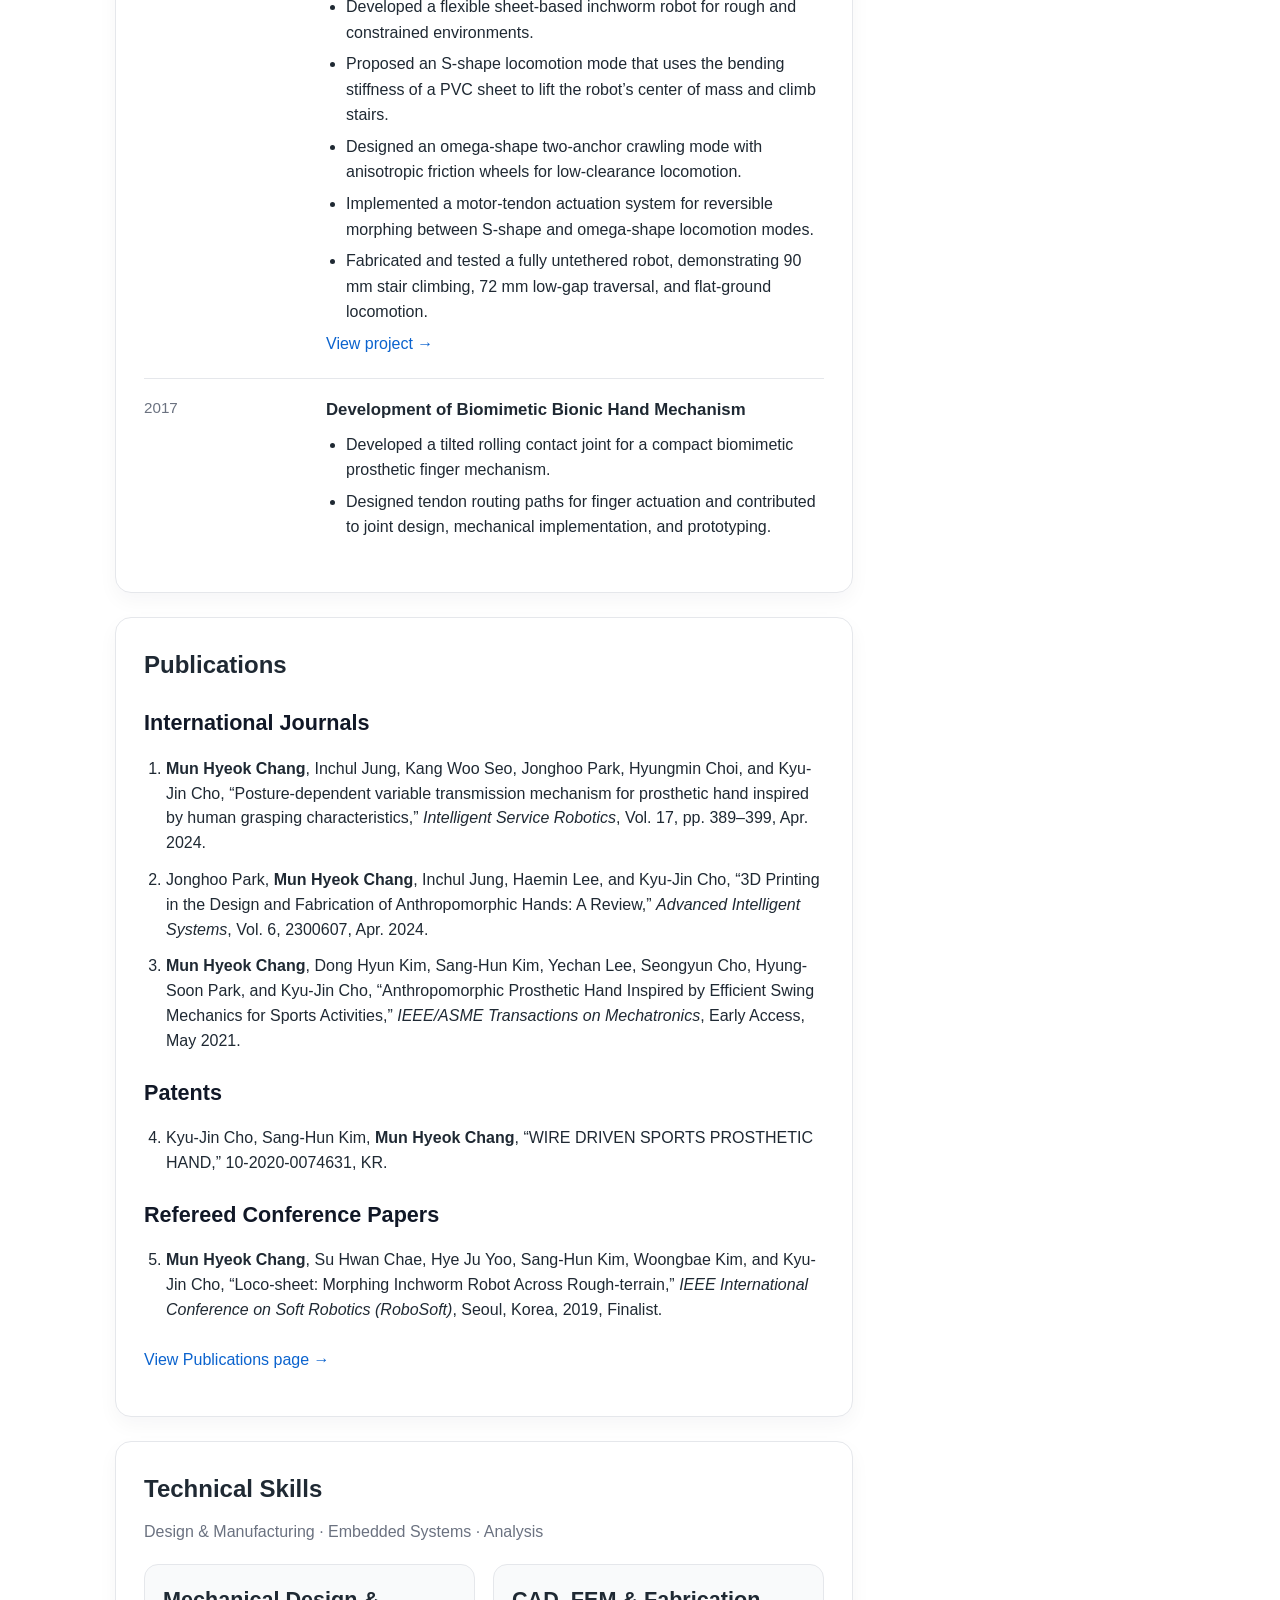
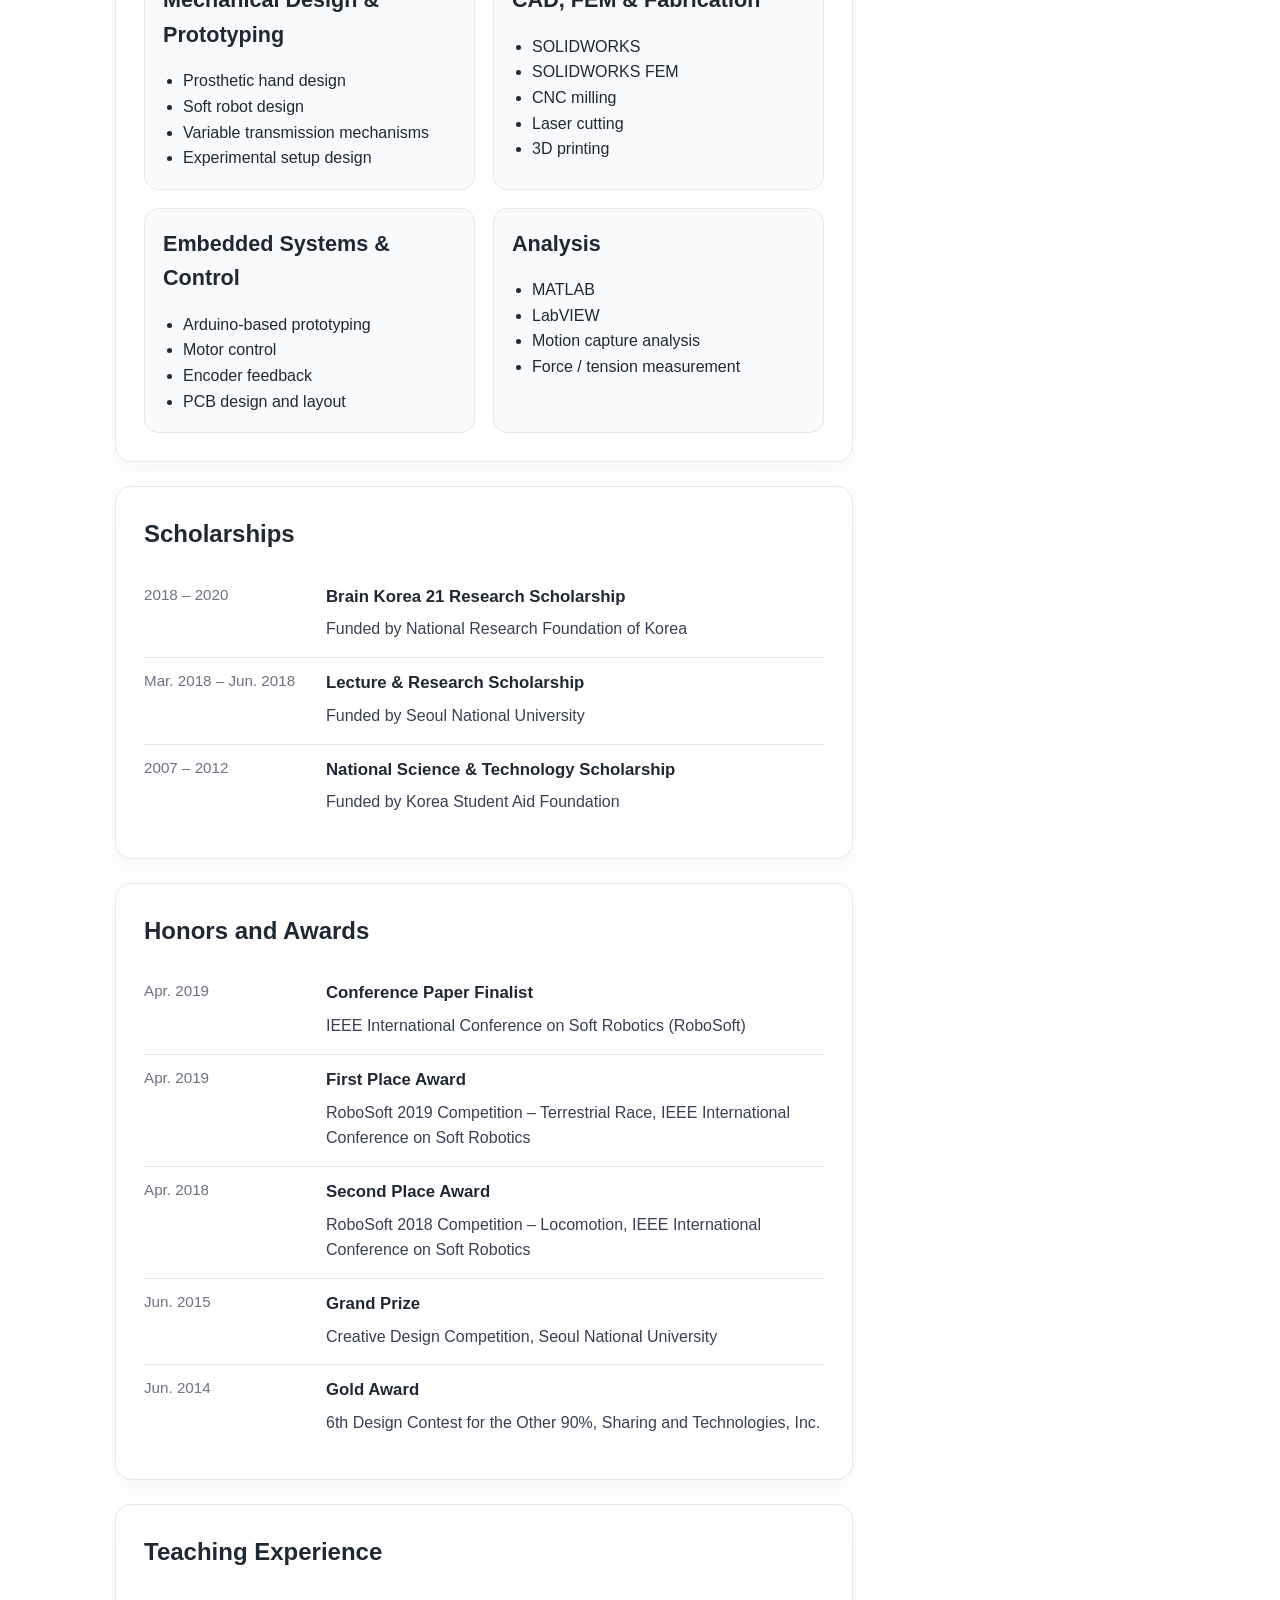
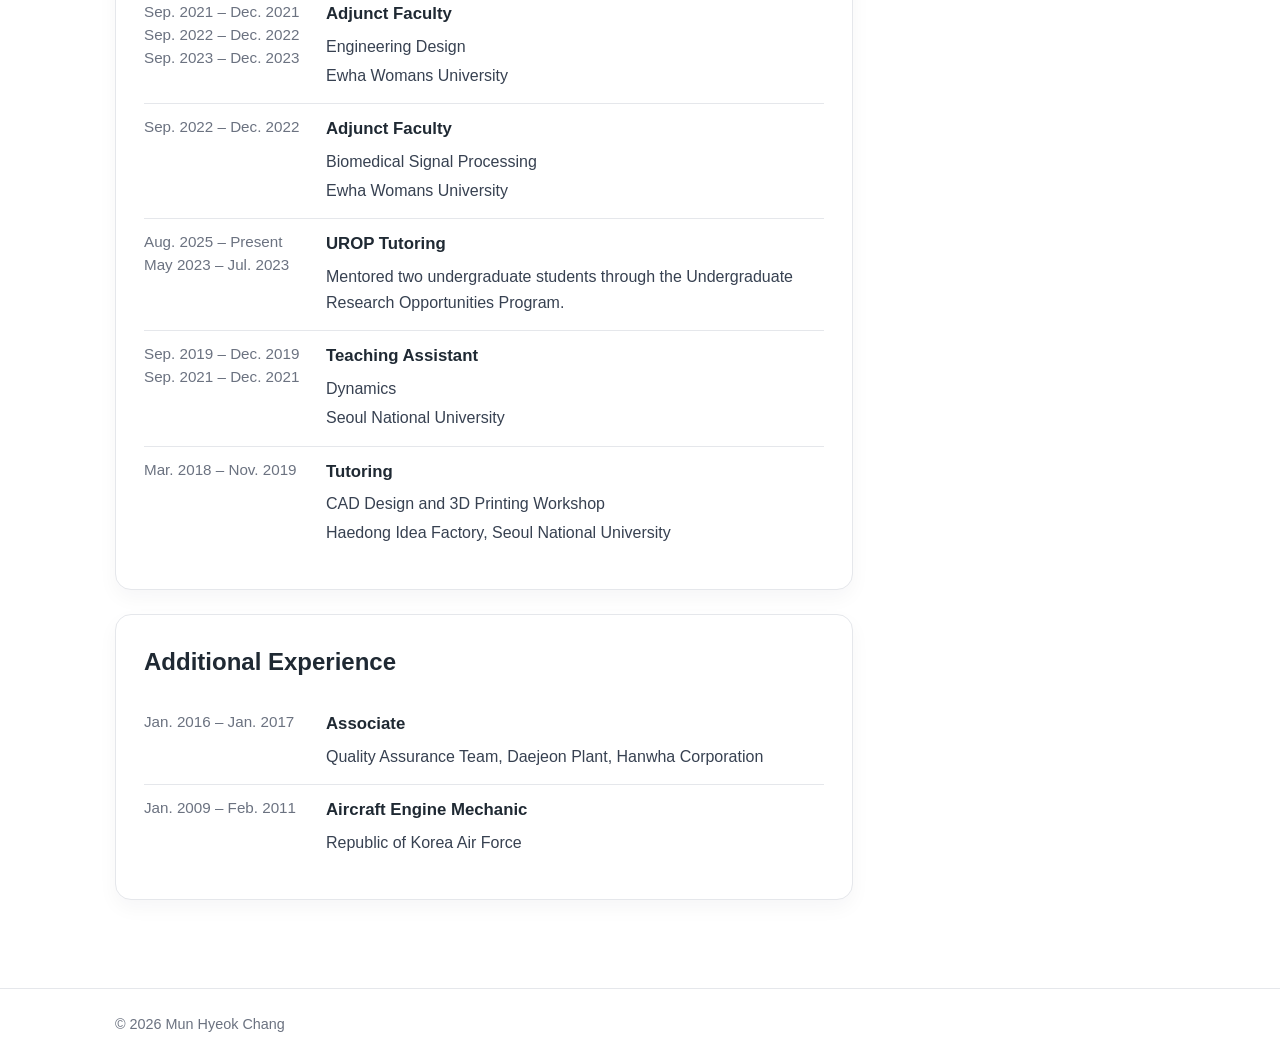
==== commit 1b4753c0: "Update about.html" ====
--- a/about.html
+++ b/about.html
@@ -25,22 +25,14 @@
 
   <main>
     <section class="page-title">
-      <div class="container">
-        <p class="eyebrow">Robotics · Prosthetic Hands · Tendon-driven Mechanisms</p>
-        <h1>About</h1>
-        <p>
-          I am a Ph.D. candidate in Mechanical Engineering at Seoul National University,
-          advised by Prof. Kyu-Jin Cho in the Biorobotics Laboratory. My research focuses on
-          robotic and prosthetic hands, tendon-driven mechanisms, underactuated systems,
-          variable transmission mechanisms, and embedded mechatronic actuation for robotic manipulation.
-        </p>
-
-        <div class="hero-buttons">
-          <a class="button primary" href="projects.html">View Projects</a>
-          <a class="button secondary" href="cv.html">View CV</a>
-        </div>
-      </div>
-    </section>
+  <div class="container">
+    <h1>About</h1>
+    <p>
+      This page summarizes my research interests, education, research experience,
+      technical skills, scholarships, awards, and teaching experience.
+    </p>
+  </div>
+</section>
 
     <section class="section">
       <div class="container about-layout">
@@ -415,23 +407,6 @@
 
         </div>
 
-        <aside class="about-sidebar">
-          <div class="sidebar-card">
-            <h3>Contact</h3>
-            <p><strong>Email</strong><br><a href="mailto:munhyuk89@gmail.com">munhyuk89@gmail.com</a></p>
-            <p><strong>Location</strong><br>Seoul, South Korea</p>
-            <p><strong>Lab</strong><br>Biorobotics Laboratory, Seoul National University</p>
-          </div>
-
-          <div class="sidebar-card">
-            <h3>Links</h3>
-            <p><a href="projects.html">Projects</a></p>
-            <p><a href="publications.html">Publications</a></p>
-            <p><a href="cv.html">CV</a></p>
-            <p><a href="contact.html">Contact</a></p>
-          </div>
-        </aside>
-
       </div>
     </section>
   </main>
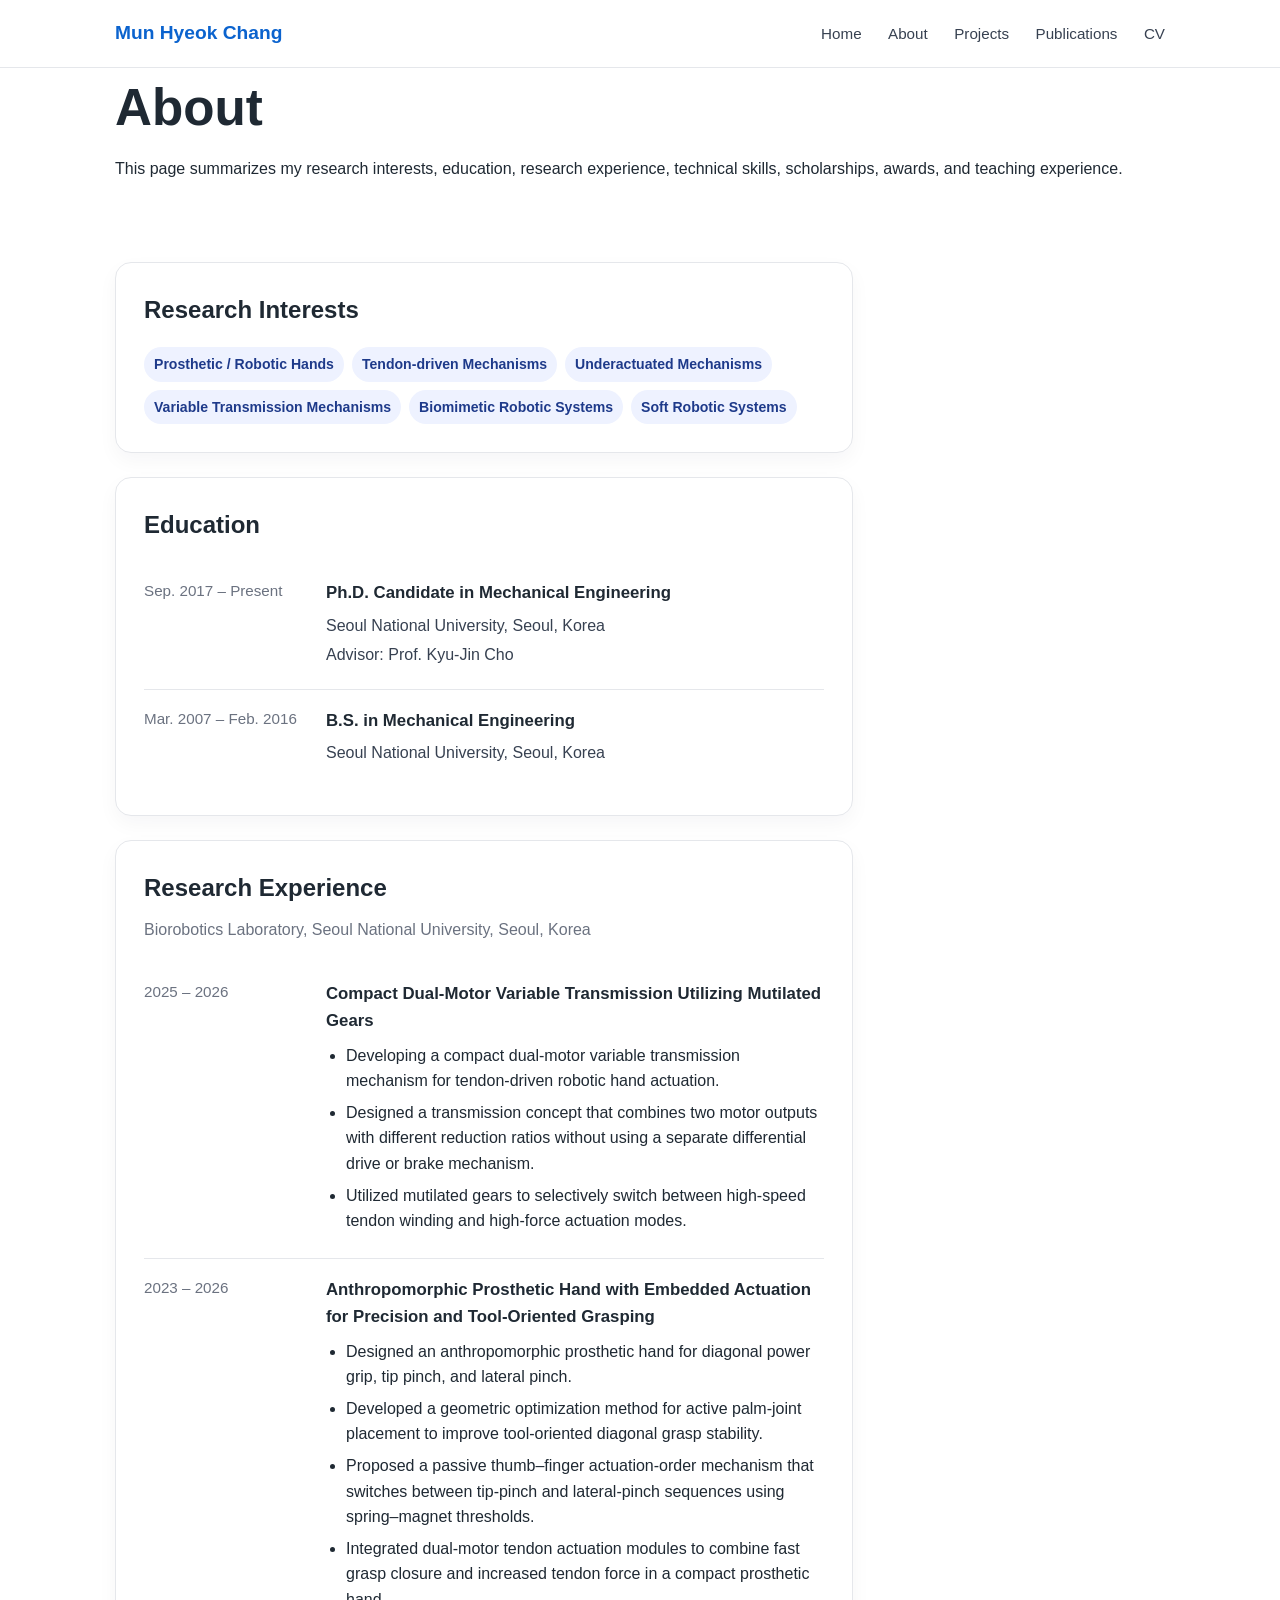
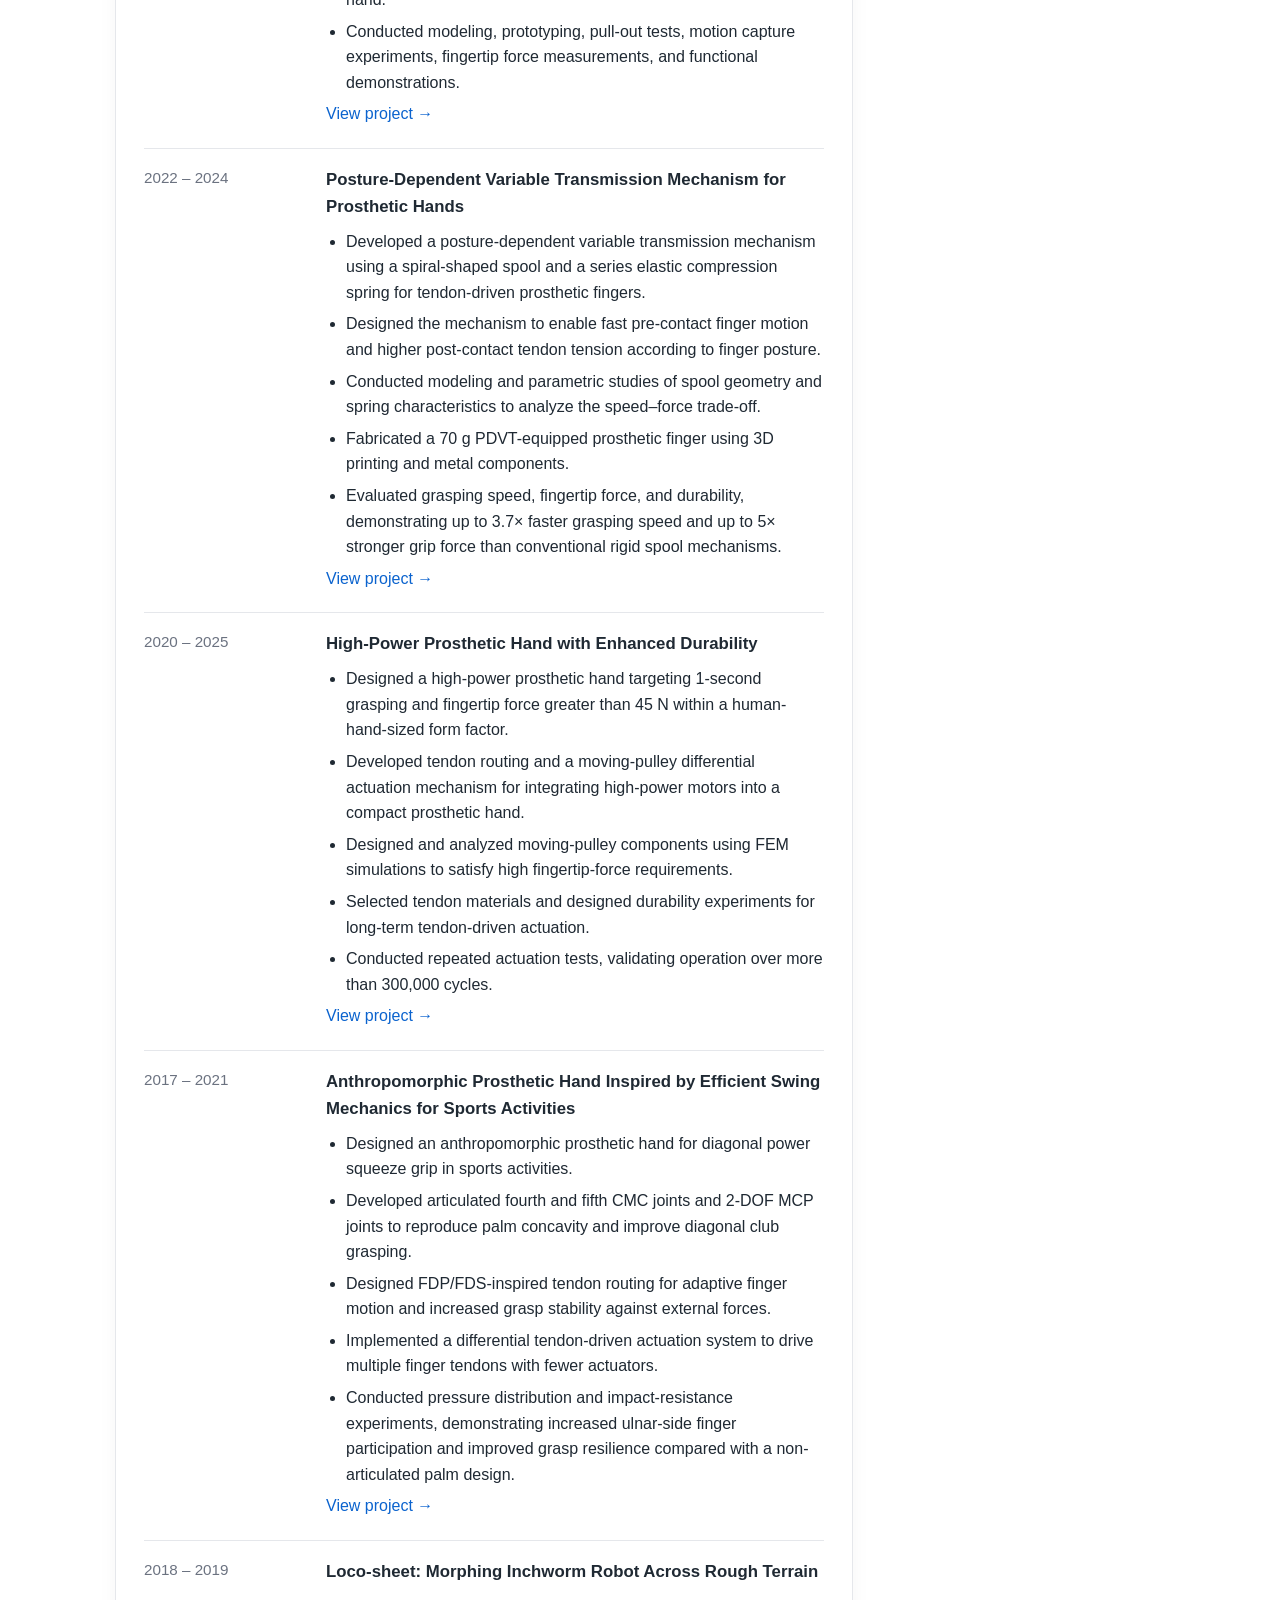
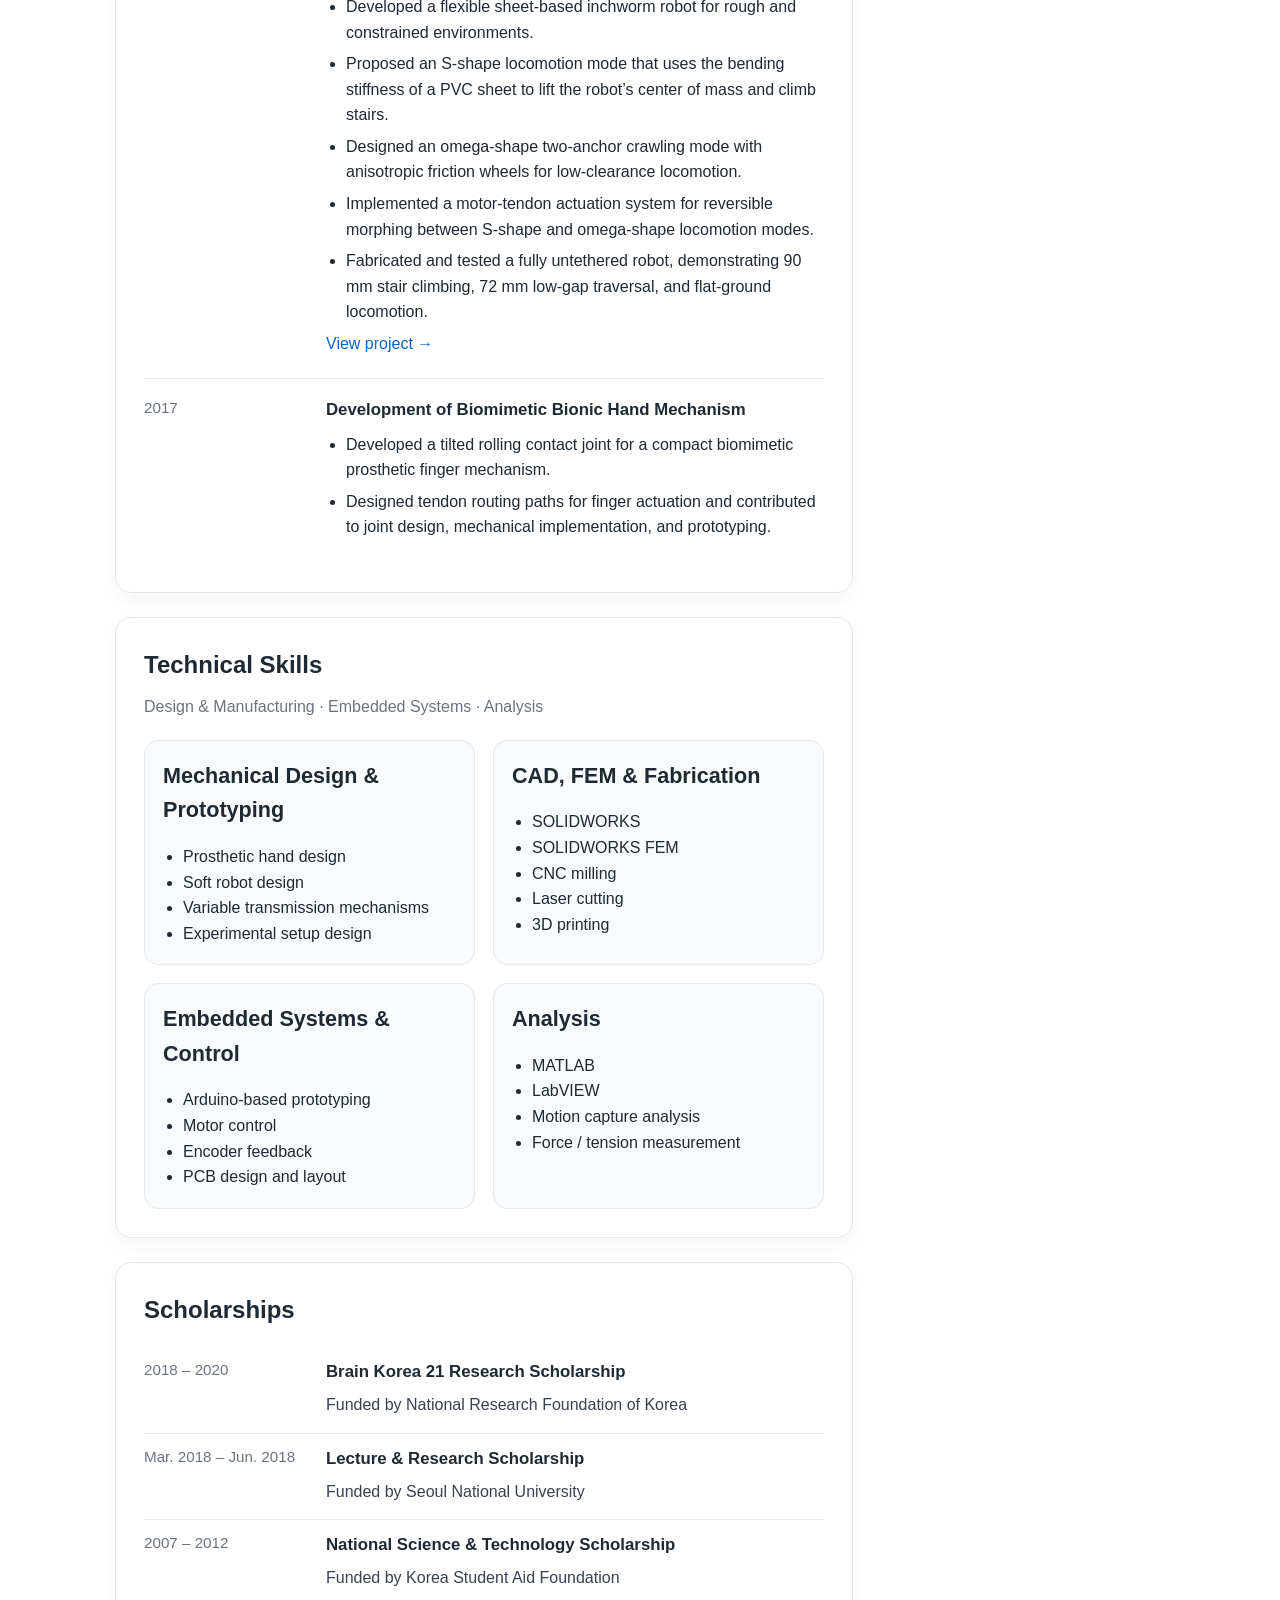
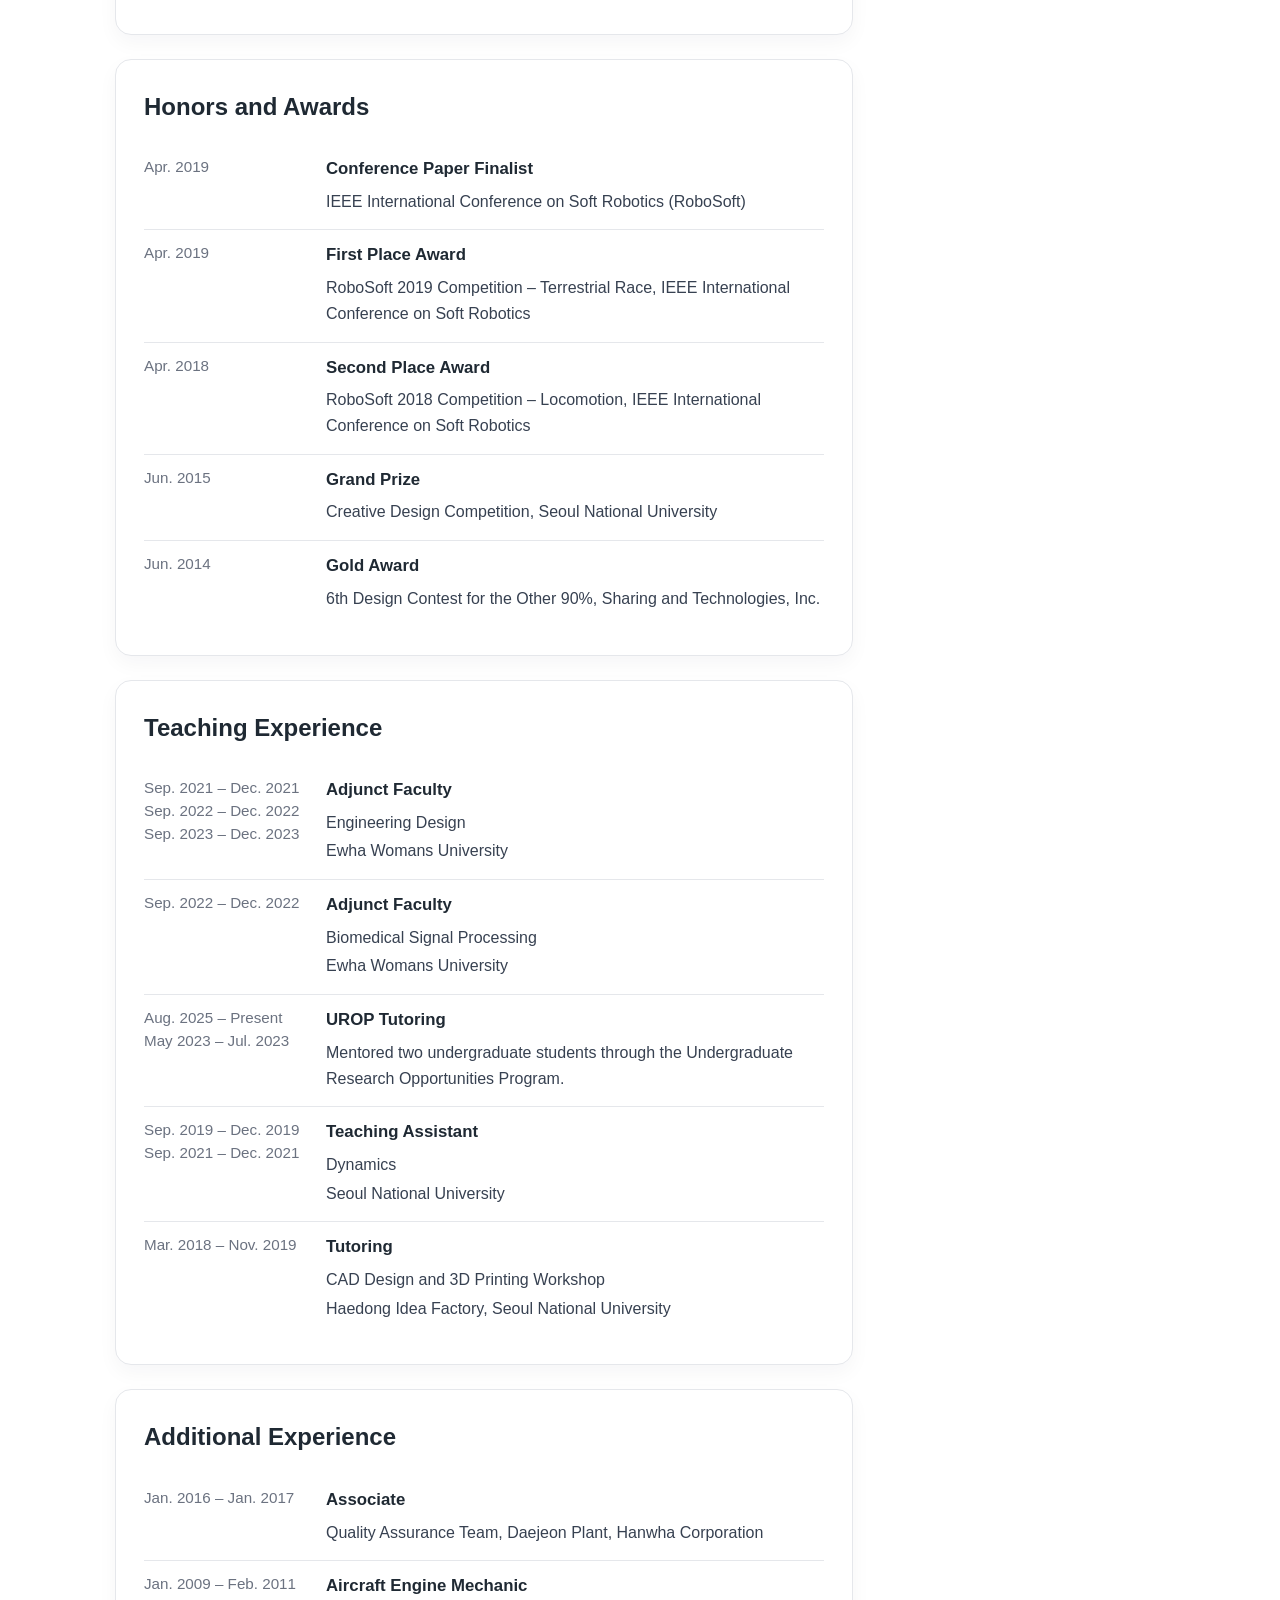
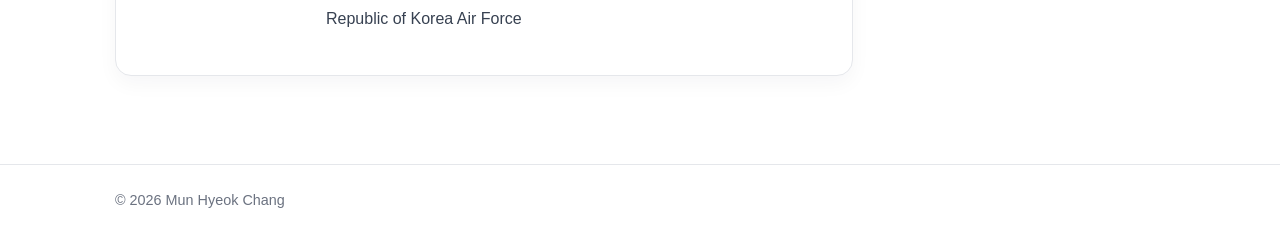
==== commit 40812d25: "Update about.html" ====
--- a/about.html
+++ b/about.html
@@ -176,48 +176,6 @@
           </section>
 
           <section class="about-block">
-            <h2>Publications</h2>
-
-            <h3 class="subheading">International Journals</h3>
-            <ol class="publication-list">
-              <li>
-                <strong>Mun Hyeok Chang</strong>, Inchul Jung, Kang Woo Seo, Jonghoo Park, Hyungmin Choi, and Kyu-Jin Cho,
-                “Posture-dependent variable transmission mechanism for prosthetic hand inspired by human grasping characteristics,”
-                <em>Intelligent Service Robotics</em>, Vol. 17, pp. 389–399, Apr. 2024.
-              </li>
-              <li>
-                Jonghoo Park, <strong>Mun Hyeok Chang</strong>, Inchul Jung, Haemin Lee, and Kyu-Jin Cho,
-                “3D Printing in the Design and Fabrication of Anthropomorphic Hands: A Review,”
-                <em>Advanced Intelligent Systems</em>, Vol. 6, 2300607, Apr. 2024.
-              </li>
-              <li>
-                <strong>Mun Hyeok Chang</strong>, Dong Hyun Kim, Sang-Hun Kim, Yechan Lee, Seongyun Cho, Hyung-Soon Park, and Kyu-Jin Cho,
-                “Anthropomorphic Prosthetic Hand Inspired by Efficient Swing Mechanics for Sports Activities,”
-                <em>IEEE/ASME Transactions on Mechatronics</em>, Early Access, May 2021.
-              </li>
-            </ol>
-
-            <h3 class="subheading">Patents</h3>
-            <ol class="publication-list" start="4">
-              <li>
-                Kyu-Jin Cho, Sang-Hun Kim, <strong>Mun Hyeok Chang</strong>,
-                “WIRE DRIVEN SPORTS PROSTHETIC HAND,” 10-2020-0074631, KR.
-              </li>
-            </ol>
-
-            <h3 class="subheading">Refereed Conference Papers</h3>
-            <ol class="publication-list" start="5">
-              <li>
-                <strong>Mun Hyeok Chang</strong>, Su Hwan Chae, Hye Ju Yoo, Sang-Hun Kim, Woongbae Kim, and Kyu-Jin Cho,
-                “Loco-sheet: Morphing Inchworm Robot Across Rough-terrain,”
-                <em>IEEE International Conference on Soft Robotics (RoboSoft)</em>, Seoul, Korea, 2019, Finalist.
-              </li>
-            </ol>
-
-            <p class="link-line"><a href="publications.html">View Publications page →</a></p>
-          </section>
-
-          <section class="about-block">
             <h2>Technical Skills</h2>
             <p class="section-note">Design & Manufacturing · Embedded Systems · Analysis</p>
 
--- a/style.css
+++ b/style.css
@@ -417,3 +417,32 @@
     grid-template-columns: 1fr;
   }
 }
+
+.home-contact {
+  margin-top: 26px;
+  padding-top: 18px;
+  border-top: 1px solid #e5e7eb;
+}
+
+.home-contact p {
+  margin: 6px 0;
+  color: #374151;
+}
+
+.home-contact a {
+  color: #2563eb;
+  text-decoration: none;
+}
+
+.home-contact a:hover {
+  text-decoration: underline;
+}
+
+.hero-card a {
+  color: #2563eb;
+  text-decoration: none;
+}
+
+.hero-card a:hover {
+  text-decoration: underline;
+}
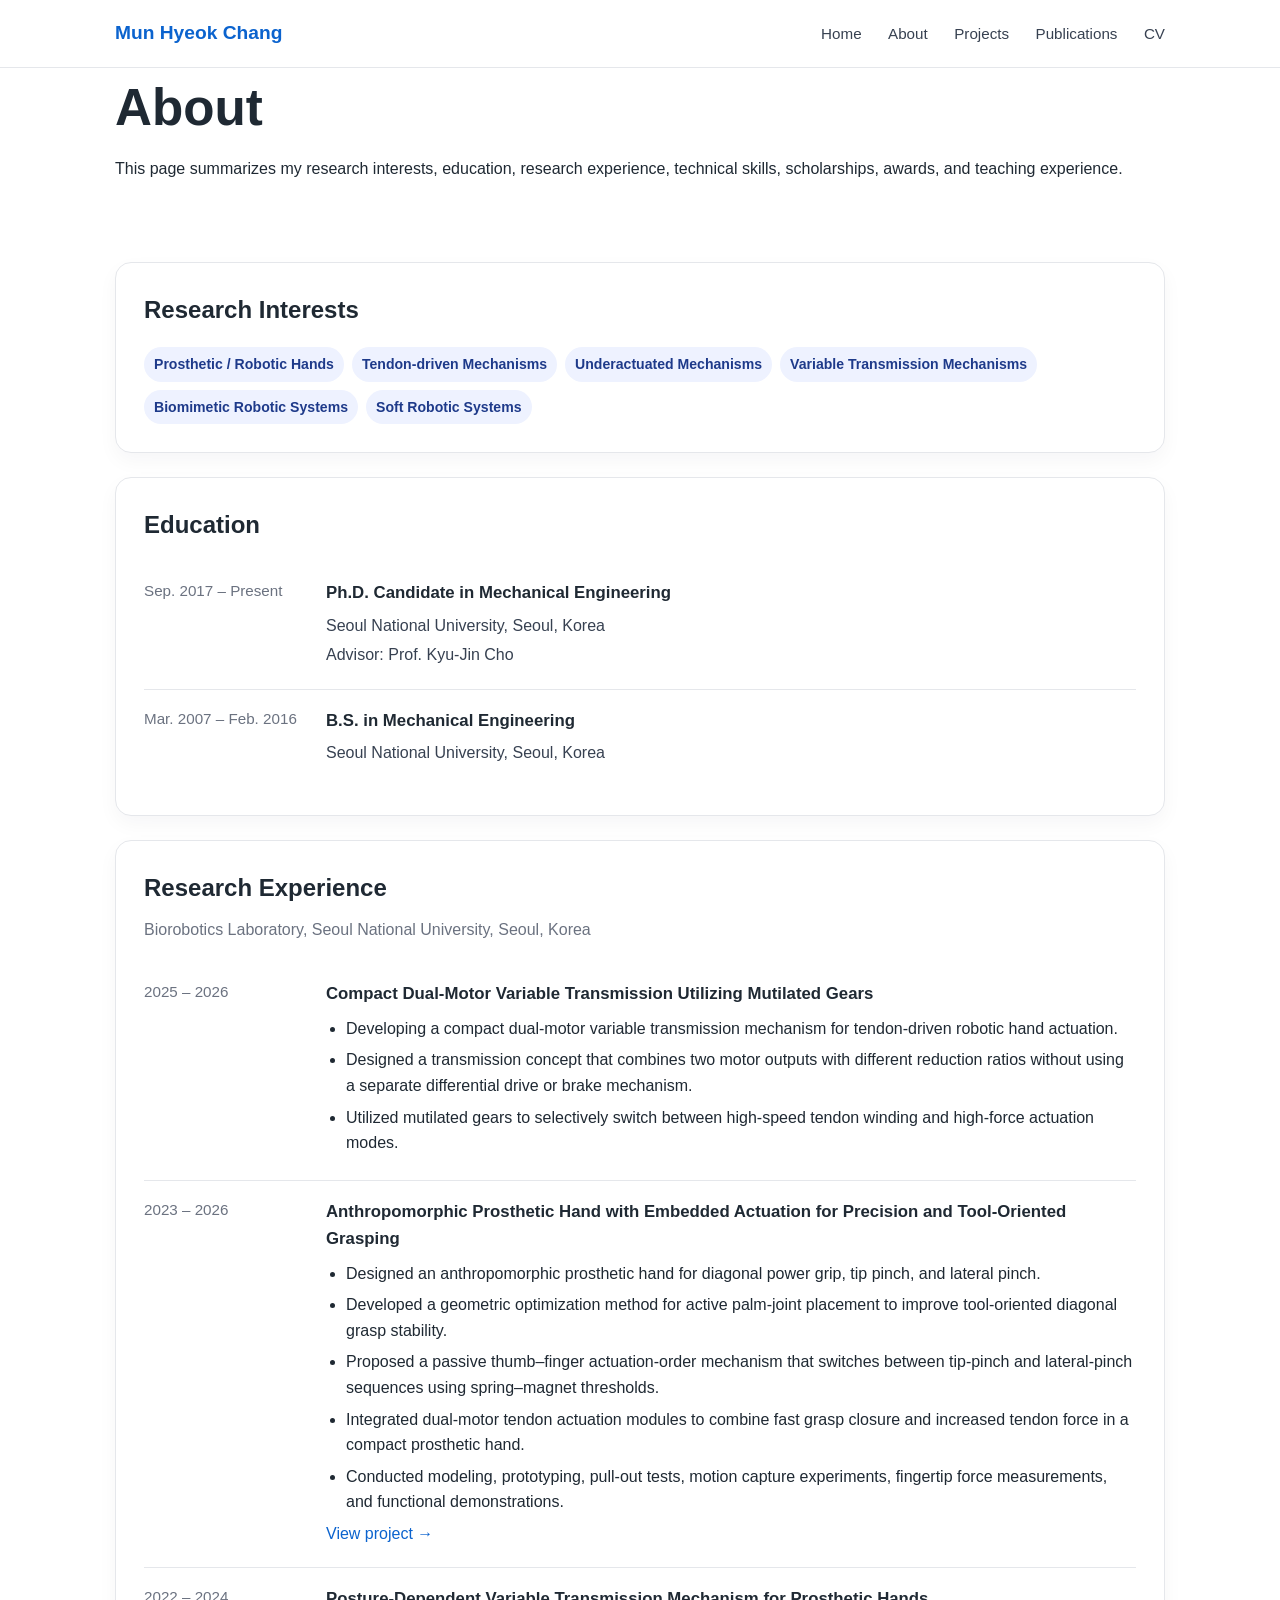
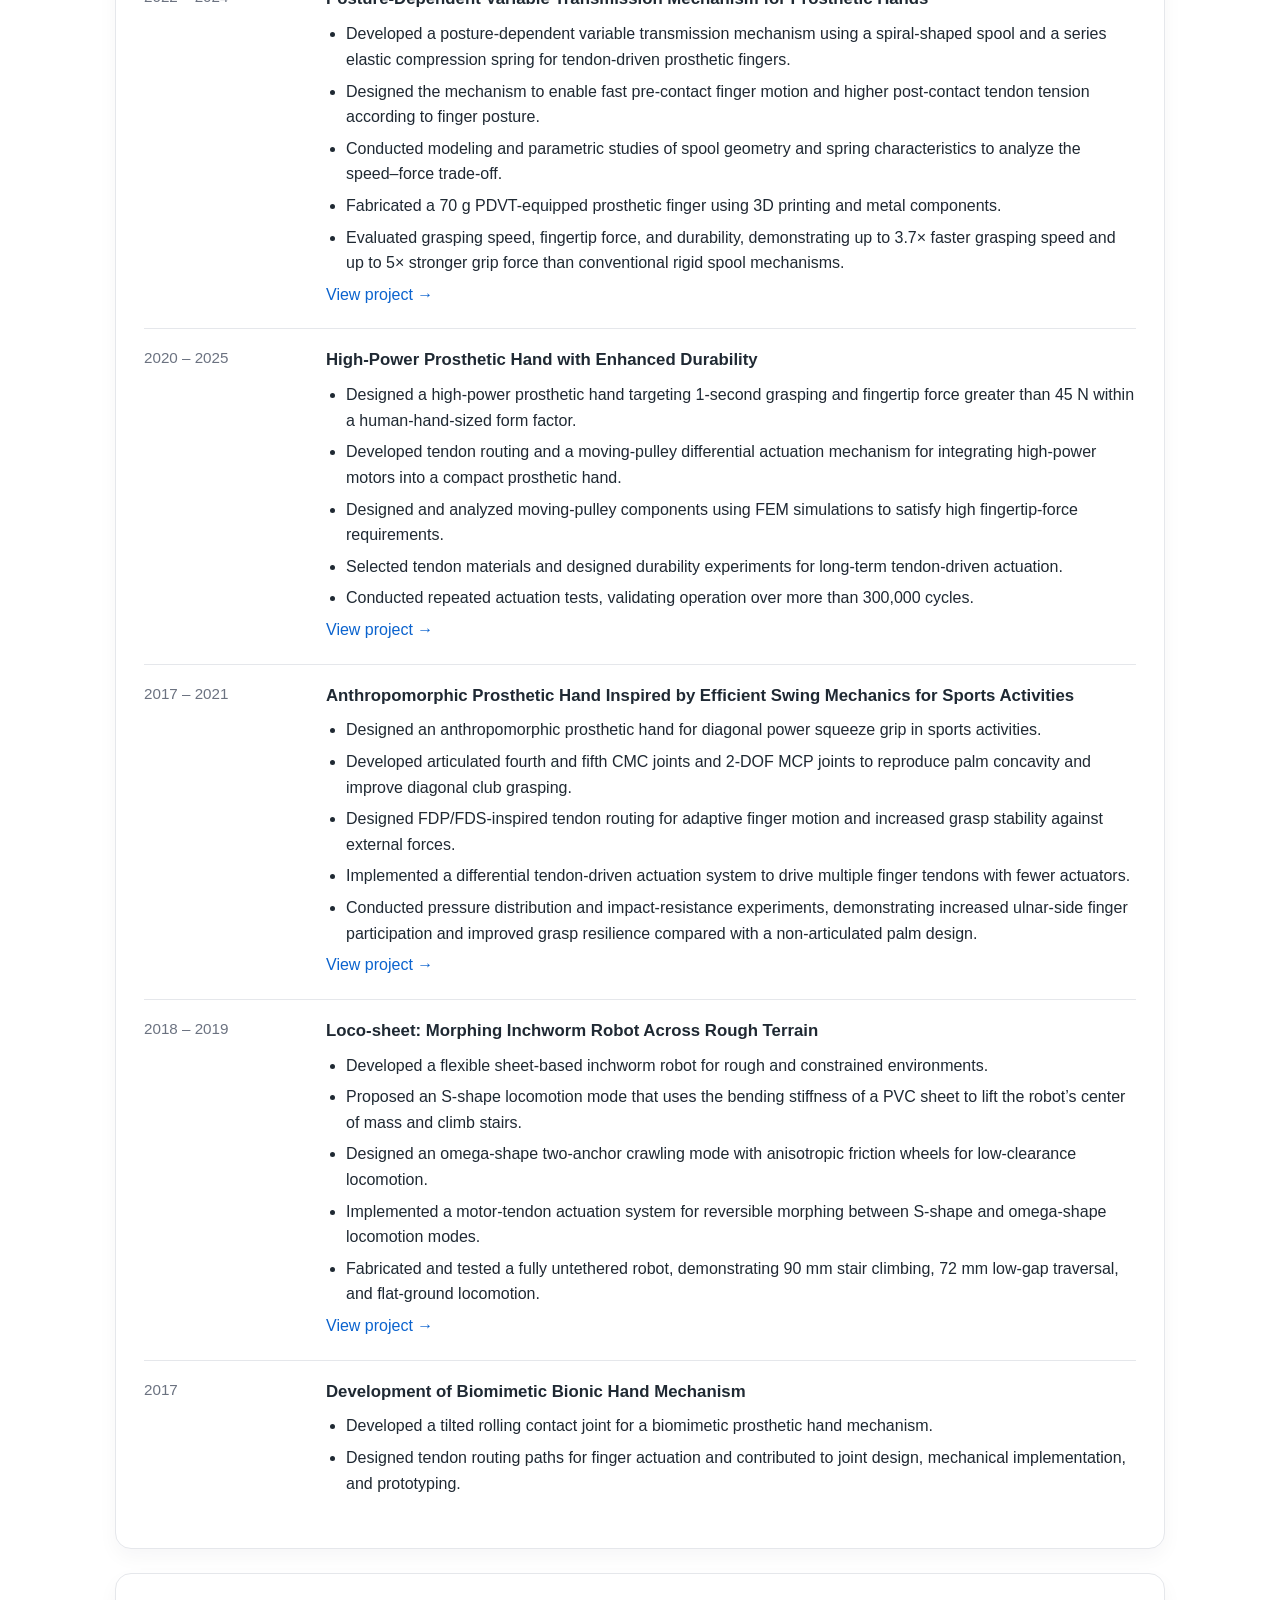
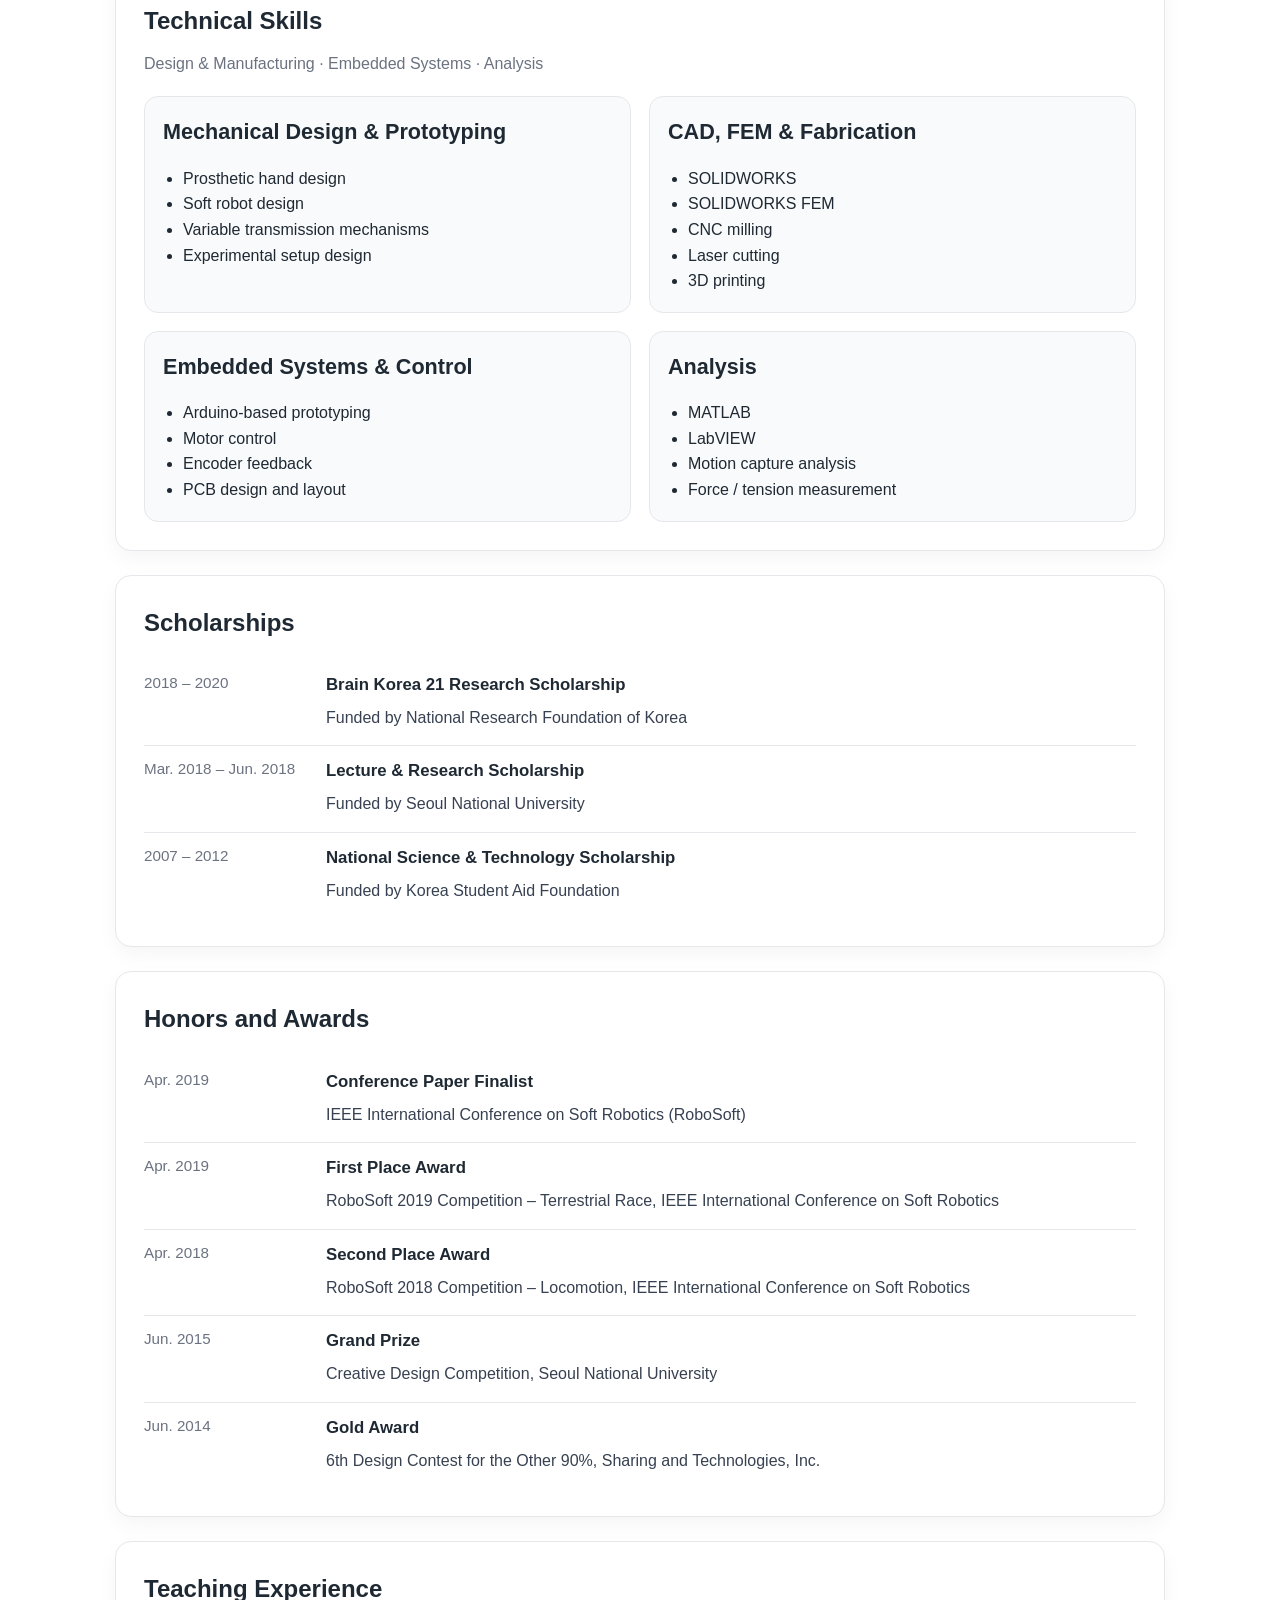
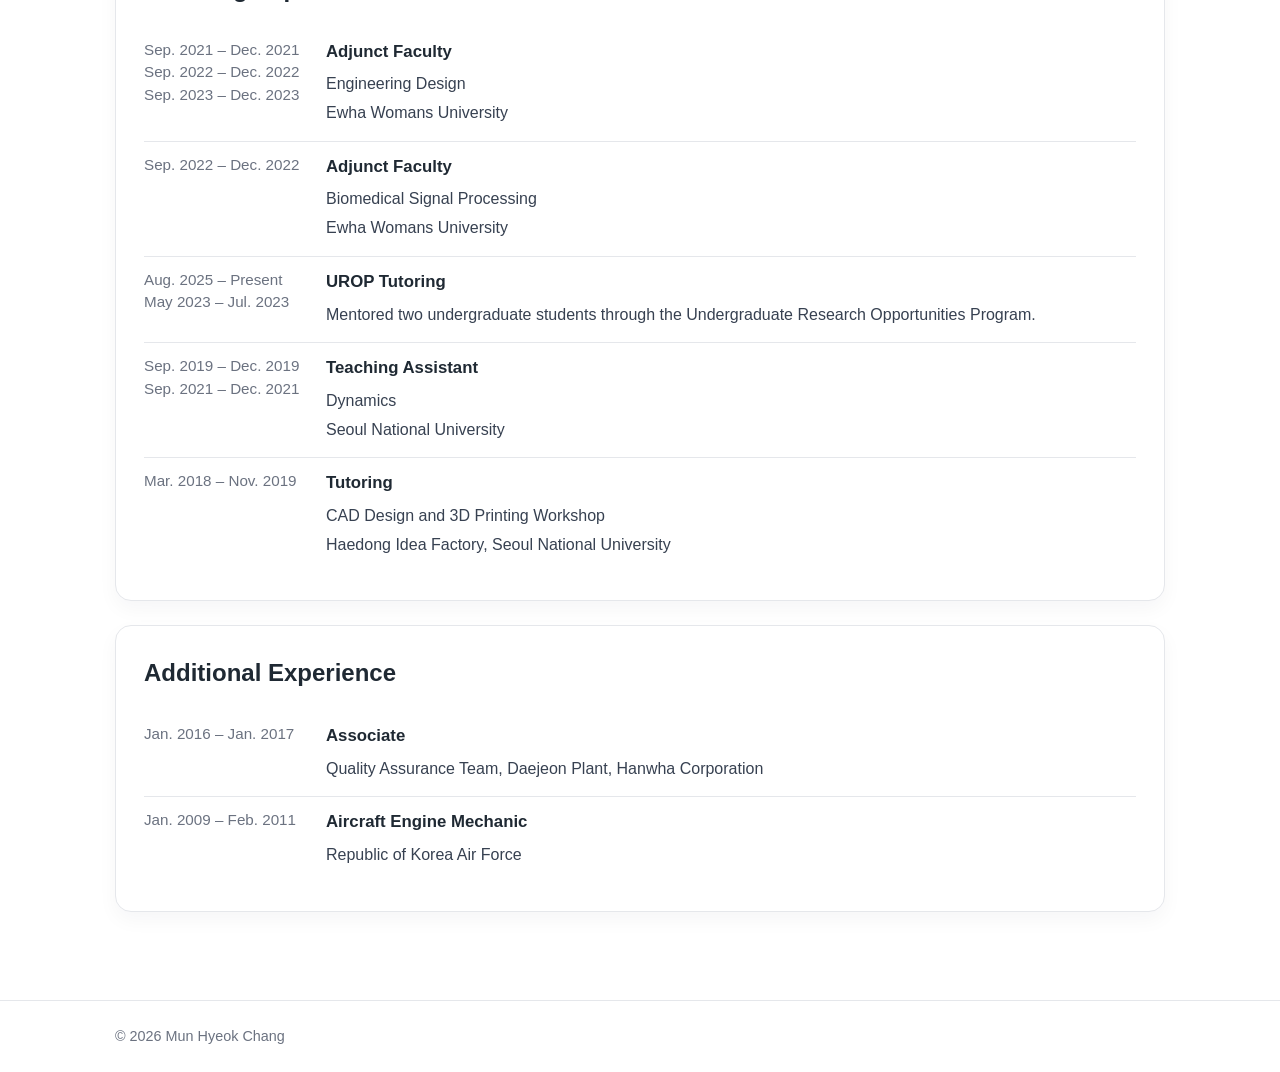
==== commit 064dcbb8: "Update about.html" ====
--- a/about.html
+++ b/about.html
@@ -168,7 +168,7 @@
               <div class="cv-content">
                 <h3>Development of Biomimetic Bionic Hand Mechanism</h3>
                 <ul>
-                  <li>Developed a tilted rolling contact joint for a compact biomimetic prosthetic finger mechanism.</li>
+                  <li>Developed a tilted rolling contact joint for a biomimetic prosthetic hand mechanism.</li>
                   <li>Designed tendon routing paths for finger actuation and contributed to joint design, mechanical implementation, and prototyping.</li>
                 </ul>
               </div>
--- a/style.css
+++ b/style.css
@@ -446,3 +446,209 @@
 .hero-card a:hover {
   text-decoration: underline;
 }
+
+/* About page: centered single-column layout */
+.about-layout {
+  display: block;
+  max-width: 1100px;
+  margin: 0 auto;
+}
+
+.about-main {
+  width: 100%;
+  max-width: 1100px;
+  margin: 0 auto;
+}
+
+.about-block {
+  width: 100%;
+}
+
+.project-index-section {
+  padding-top: 40px;
+  padding-bottom: 20px;
+}
+
+.project-index-grid {
+  display: grid;
+  grid-template-columns: repeat(2, minmax(0, 1fr));
+  gap: 18px;
+  margin-top: 20px;
+}
+
+.project-index-card {
+  display: block;
+  background: #ffffff;
+  border: 1px solid #e5e7eb;
+  border-radius: 16px;
+  padding: 22px;
+  text-decoration: none;
+  color: inherit;
+  box-shadow: 0 8px 20px rgba(15, 23, 42, 0.04);
+  transition: transform 0.15s ease, box-shadow 0.15s ease, border-color 0.15s ease;
+}
+
+.project-index-card:hover {
+  transform: translateY(-3px);
+  border-color: #2563eb;
+  box-shadow: 0 12px 28px rgba(15, 23, 42, 0.08);
+}
+
+.project-index-card h3 {
+  margin-top: 0;
+  margin-bottom: 8px;
+  color: #111827;
+  font-size: 1.05rem;
+}
+
+.project-index-card p {
+  margin-bottom: 0;
+  color: #4b5563;
+  line-height: 1.5;
+}
+
+.back-to-index {
+  margin-top: 24px;
+}
+
+.back-to-index a {
+  color: #2563eb;
+  text-decoration: none;
+  font-weight: 600;
+}
+
+.back-to-index a:hover {
+  text-decoration: underline;
+}
+
+html {
+  scroll-behavior: smooth;
+}
+
+@media (max-width: 800px) {
+  .project-index-grid {
+    grid-template-columns: 1fr;
+  }
+}
+
+.project-video {
+  width: 100%;
+  margin: 20px 0 28px;
+}
+
+.project-video video {
+  display: block;
+  width: 100%;
+  height: auto;
+  max-height: 620px;
+  object-fit: contain;
+  border-radius: 16px;
+  border: 1px solid #e5e7eb;
+  background: #000;
+  box-shadow: 0 8px 20px rgba(15, 23, 42, 0.08);
+}
+
+.project-video {
+  width: 100%;
+  margin: 20px 0 28px;
+}
+
+.project-video iframe {
+  display: block;
+  width: 100%;
+  aspect-ratio: 16 / 9;
+  border: 0;
+  border-radius: 16px;
+  background: #000;
+  box-shadow: 0 8px 20px rgba(15, 23, 42, 0.08);
+}
+
+.project-video {
+  width: 100%;
+  max-width: 720px;
+  margin: 24px auto 32px;
+}
+
+.project-video iframe {
+  display: block;
+  width: 100%;
+  aspect-ratio: 16 / 9;
+  border: 0;
+  border-radius: 16px;
+  background: #000;
+  box-shadow: 0 8px 20px rgba(15, 23, 42, 0.08);
+}
+
+.profile-photo-card {
+  display: flex;
+  justify-content: center;
+  align-items: center;
+}
+
+.profile-photo-card img {
+  width: 320px;
+  max-width: 100%;
+  height: auto;
+  aspect-ratio: auto;
+  object-fit: contain;
+  border-radius: 24px;
+  border: 1px solid #e5e7eb;
+  box-shadow: 0 12px 30px rgba(15, 23, 42, 0.12);
+}
+
+.publication-container {
+  max-width: 1000px;
+  margin: 0 auto;
+}
+
+.publication-container h2 {
+  margin-top: 36px;
+  margin-bottom: 18px;
+  font-size: 1.5rem;
+}
+
+.publication-container h2:first-child {
+  margin-top: 0;
+}
+
+.publication-item {
+  background: #ffffff;
+  border: 1px solid #e5e7eb;
+  border-radius: 16px;
+  padding: 24px;
+  margin-bottom: 18px;
+  box-shadow: 0 8px 20px rgba(15, 23, 42, 0.04);
+}
+
+.publication-item h3 {
+  margin-top: 0;
+  margin-bottom: 12px;
+  font-size: 1.2rem;
+  line-height: 1.4;
+}
+
+.publication-item p {
+  margin: 8px 0;
+  line-height: 1.55;
+}
+
+.publication-links {
+  margin-top: 12px;
+}
+
+.publication-links a {
+  color: #2563eb;
+  text-decoration: none;
+  font-weight: 600;
+}
+
+.publication-links a:hover {
+  text-decoration: underline;
+}
+
+.publication-note {
+  color: #6b7280;
+  font-size: 0.95rem;
+  margin-top: -6px;
+  margin-bottom: 24px;
+}
